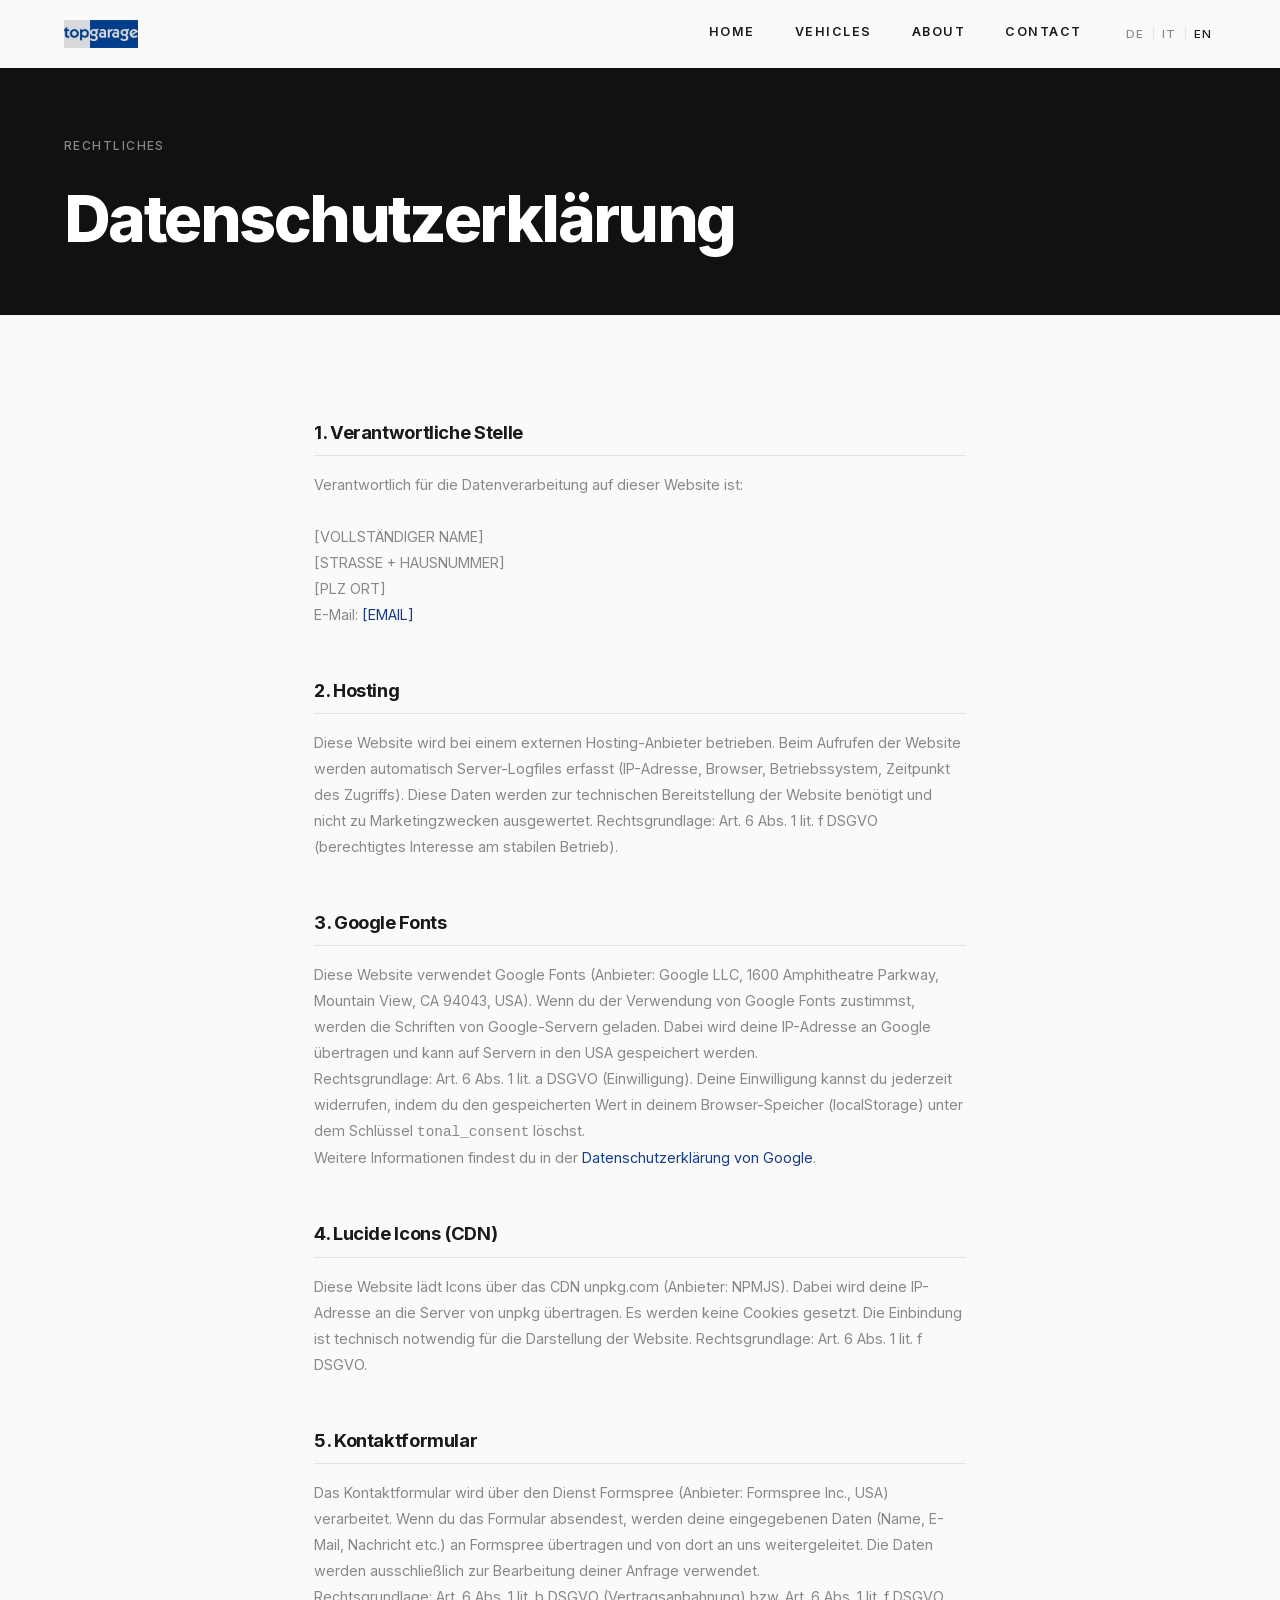
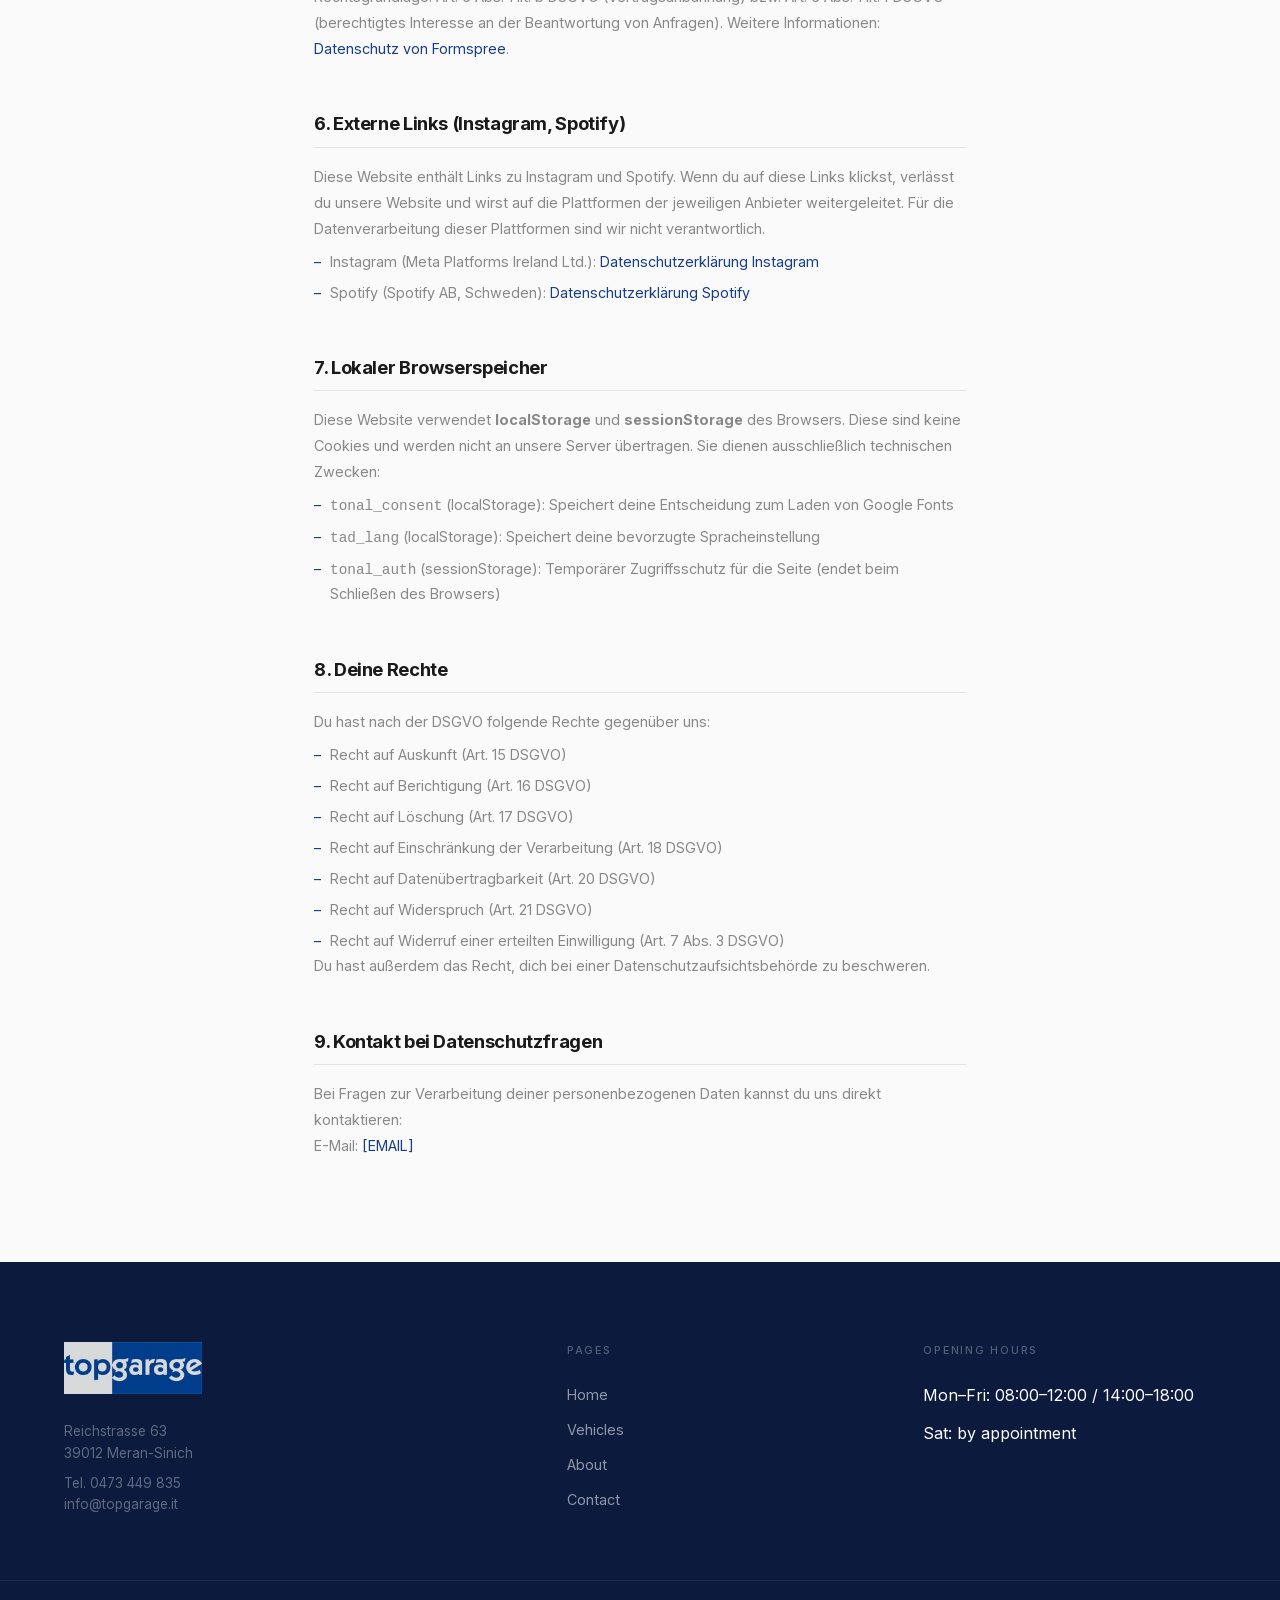
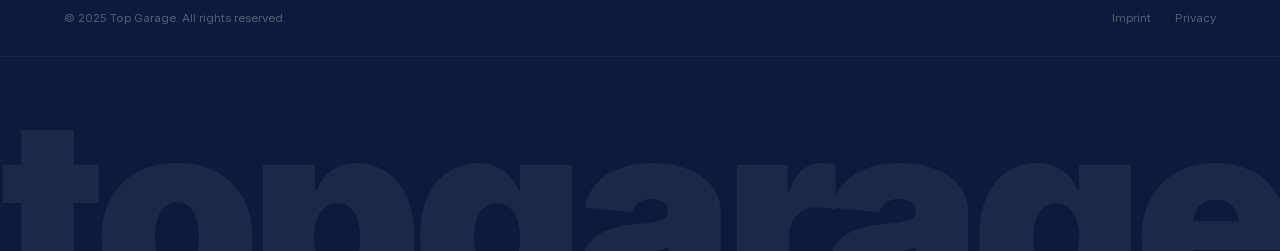
==== datenschutz.html @ 53703fd6 "Initial commit — Top Garage Meran website Static website for Top Garage, authorised Ford workshop in" ====
<!DOCTYPE html>
<html lang="de">
<head>
  <meta charset="UTF-8">
  <meta name="viewport" content="width=device-width, initial-scale=1.0">
  <meta name="description" content="Top Garage Meran – Datenschutzerklärung.">
  <link rel="icon" href="images/favicon.png" type="image/png">
  <link rel="apple-touch-icon" href="images/favicon.png">
  <title>Datenschutz – Top Garage Meran</title>

  <link rel="stylesheet" href="css/fonts.css">
  <link rel="stylesheet" href="css/common.css?v=1">
</head>
<body>

  <div id="navbar-placeholder"></div>

  <main>

    <!-- ─── PAGE HERO ─── -->
    <section class="page-hero page-hero--short">
      <div class="page-hero-overlay"></div>
      <div class="page-hero-content">
        <span class="section-label">Rechtliches</span>
        <h1 class="page-hero-title">Datenschutz&shy;erklärung</h1>
      </div>
    </section>

    <!-- ─── CONTENT ─── -->
    <section id="legal-content">
      <div class="legal-inner">

        <div class="legal-section">
          <h2>1. Verantwortliche Stelle</h2>
          <p>
            Verantwortlich für die Datenverarbeitung auf dieser Website ist:<br><br>
            [VOLLSTÄNDIGER NAME]<br>
            [STRASSE + HAUSNUMMER]<br>
            [PLZ ORT]<br>
            E-Mail: <a href="mailto:[EMAIL]">[EMAIL]</a>
          </p>
        </div>

        <div class="legal-section">
          <h2>2. Hosting</h2>
          <p>
            Diese Website wird bei einem externen Hosting-Anbieter betrieben. Beim Aufrufen der Website werden automatisch
            Server-Logfiles erfasst (IP-Adresse, Browser, Betriebssystem, Zeitpunkt des Zugriffs). Diese Daten werden zur
            technischen Bereitstellung der Website benötigt und nicht zu Marketingzwecken ausgewertet.
            Rechtsgrundlage: Art. 6 Abs. 1 lit. f DSGVO (berechtigtes Interesse am stabilen Betrieb).
          </p>
        </div>

        <div class="legal-section">
          <h2>3. Google Fonts</h2>
          <p>
            Diese Website verwendet Google Fonts (Anbieter: Google LLC, 1600 Amphitheatre Parkway, Mountain View, CA 94043, USA).
            Wenn du der Verwendung von Google Fonts zustimmst, werden die Schriften von Google-Servern geladen.
            Dabei wird deine IP-Adresse an Google übertragen und kann auf Servern in den USA gespeichert werden.
          </p>
          <p>
            Rechtsgrundlage: Art. 6 Abs. 1 lit. a DSGVO (Einwilligung). Deine Einwilligung kannst du jederzeit
            widerrufen, indem du den gespeicherten Wert in deinem Browser-Speicher (localStorage) unter dem
            Schlüssel <code>tonal_consent</code> löschst.
          </p>
          <p>
            Weitere Informationen findest du in der
            <a href="https://policies.google.com/privacy" target="_blank" rel="noopener">Datenschutzerklärung von Google</a>.
          </p>
        </div>

        <div class="legal-section">
          <h2>4. Lucide Icons (CDN)</h2>
          <p>
            Diese Website lädt Icons über das CDN unpkg.com (Anbieter: NPMJS). Dabei wird deine IP-Adresse
            an die Server von unpkg übertragen. Es werden keine Cookies gesetzt. Die Einbindung ist technisch
            notwendig für die Darstellung der Website. Rechtsgrundlage: Art. 6 Abs. 1 lit. f DSGVO.
          </p>
        </div>

        <div class="legal-section">
          <h2>5. Kontaktformular</h2>
          <p>
            Das Kontaktformular wird über den Dienst Formspree (Anbieter: Formspree Inc., USA) verarbeitet.
            Wenn du das Formular absendest, werden deine eingegebenen Daten (Name, E-Mail, Nachricht etc.)
            an Formspree übertragen und von dort an uns weitergeleitet. Die Daten werden ausschließlich
            zur Bearbeitung deiner Anfrage verwendet.
          </p>
          <p>
            Rechtsgrundlage: Art. 6 Abs. 1 lit. b DSGVO (Vertragsanbahnung) bzw. Art. 6 Abs. 1 lit. f DSGVO
            (berechtigtes Interesse an der Beantwortung von Anfragen). Weitere Informationen:
            <a href="https://formspree.io/legal/privacy-policy" target="_blank" rel="noopener">Datenschutz von Formspree</a>.
          </p>
        </div>

        <div class="legal-section">
          <h2>6. Externe Links (Instagram, Spotify)</h2>
          <p>
            Diese Website enthält Links zu Instagram und Spotify. Wenn du auf diese Links klickst, verlässt du
            unsere Website und wirst auf die Plattformen der jeweiligen Anbieter weitergeleitet. Für die
            Datenverarbeitung dieser Plattformen sind wir nicht verantwortlich.
          </p>
          <ul>
            <li>Instagram (Meta Platforms Ireland Ltd.): <a href="https://privacycenter.instagram.com/policy" target="_blank" rel="noopener">Datenschutzerklärung Instagram</a></li>
            <li>Spotify (Spotify AB, Schweden): <a href="https://www.spotify.com/de/legal/privacy-policy/" target="_blank" rel="noopener">Datenschutzerklärung Spotify</a></li>
          </ul>
        </div>

        <div class="legal-section">
          <h2>7. Lokaler Browserspeicher</h2>
          <p>
            Diese Website verwendet <strong>localStorage</strong> und <strong>sessionStorage</strong> des Browsers.
            Diese sind keine Cookies und werden nicht an unsere Server übertragen. Sie dienen ausschließlich
            technischen Zwecken:
          </p>
          <ul>
            <li><code>tonal_consent</code> (localStorage): Speichert deine Entscheidung zum Laden von Google Fonts</li>
            <li><code>tad_lang</code> (localStorage): Speichert deine bevorzugte Spracheinstellung</li>
            <li><code>tonal_auth</code> (sessionStorage): Temporärer Zugriffsschutz für die Seite (endet beim Schließen des Browsers)</li>
          </ul>
        </div>

        <div class="legal-section">
          <h2>8. Deine Rechte</h2>
          <p>Du hast nach der DSGVO folgende Rechte gegenüber uns:</p>
          <ul>
            <li>Recht auf Auskunft (Art. 15 DSGVO)</li>
            <li>Recht auf Berichtigung (Art. 16 DSGVO)</li>
            <li>Recht auf Löschung (Art. 17 DSGVO)</li>
            <li>Recht auf Einschränkung der Verarbeitung (Art. 18 DSGVO)</li>
            <li>Recht auf Datenübertragbarkeit (Art. 20 DSGVO)</li>
            <li>Recht auf Widerspruch (Art. 21 DSGVO)</li>
            <li>Recht auf Widerruf einer erteilten Einwilligung (Art. 7 Abs. 3 DSGVO)</li>
          </ul>
          <p>
            Du hast außerdem das Recht, dich bei einer Datenschutzaufsichtsbehörde zu beschweren.
          </p>
        </div>

        <div class="legal-section">
          <h2>9. Kontakt bei Datenschutzfragen</h2>
          <p>
            Bei Fragen zur Verarbeitung deiner personenbezogenen Daten kannst du uns direkt kontaktieren:<br>
            E-Mail: <a href="mailto:[EMAIL]">[EMAIL]</a>
          </p>
        </div>

      </div>
    </section>

  </main>

  <div id="footer-placeholder"></div>

  <script src="js/lenis.min.js"></script>
  <script src="js/utils.js"></script>
  <script src="js/translations.js"></script>
  <script src="js/main.js"></script>
  <script src="js/components.js"></script>
  <script src="js/effects.js"></script>
</body>
</html>
---- css/fonts.css ----
/* ─────────────────────────────────────────
   TONAL ACOUSTIC DUO — Self-hosted Fonts
   Inter + Cormorant Garamond (WOFF2)
   Latin-Ext + Latin subsets
   ───────────────────────────────────────── */

/* ── Cormorant Garamond – Italic ── */
@font-face {
  font-family: 'Cormorant Garamond';
  font-style: italic;
  font-weight: 300;
  font-display: swap;
  src: url('../fonts/cormorant_garamond-300-italic-latin-ext.woff2') format('woff2');
  unicode-range: U+0100-02BA, U+02BD-02C5, U+02C7-02CC, U+02CE-02D7, U+02DD-02FF, U+0304, U+0308, U+0329, U+1D00-1DBF, U+1E00-1E9F, U+1EF2-1EFF, U+2020, U+20A0-20AB, U+20AD-20C0, U+2113, U+2C60-2C7F, U+A720-A7FF;
}
@font-face {
  font-family: 'Cormorant Garamond';
  font-style: italic;
  font-weight: 300;
  font-display: swap;
  src: url('../fonts/cormorant_garamond-300-italic-latin.woff2') format('woff2');
  unicode-range: U+0000-00FF, U+0131, U+0152-0153, U+02BB-02BC, U+02C6, U+02DA, U+02DC, U+0304, U+0308, U+0329, U+2000-206F, U+20AC, U+2122, U+2191, U+2193, U+2212, U+2215, U+FEFF, U+FFFD;
}
@font-face {
  font-family: 'Cormorant Garamond';
  font-style: italic;
  font-weight: 400;
  font-display: swap;
  src: url('../fonts/cormorant_garamond-400-italic-latin-ext.woff2') format('woff2');
  unicode-range: U+0100-02BA, U+02BD-02C5, U+02C7-02CC, U+02CE-02D7, U+02DD-02FF, U+0304, U+0308, U+0329, U+1D00-1DBF, U+1E00-1E9F, U+1EF2-1EFF, U+2020, U+20A0-20AB, U+20AD-20C0, U+2113, U+2C60-2C7F, U+A720-A7FF;
}
@font-face {
  font-family: 'Cormorant Garamond';
  font-style: italic;
  font-weight: 400;
  font-display: swap;
  src: url('../fonts/cormorant_garamond-400-italic-latin.woff2') format('woff2');
  unicode-range: U+0000-00FF, U+0131, U+0152-0153, U+02BB-02BC, U+02C6, U+02DA, U+02DC, U+0304, U+0308, U+0329, U+2000-206F, U+20AC, U+2122, U+2191, U+2193, U+2212, U+2215, U+FEFF, U+FFFD;
}

/* ── Cormorant Garamond – Normal ── */
@font-face {
  font-family: 'Cormorant Garamond';
  font-style: normal;
  font-weight: 300;
  font-display: swap;
  src: url('../fonts/cormorant_garamond-300-normal-latin-ext.woff2') format('woff2');
  unicode-range: U+0100-02BA, U+02BD-02C5, U+02C7-02CC, U+02CE-02D7, U+02DD-02FF, U+0304, U+0308, U+0329, U+1D00-1DBF, U+1E00-1E9F, U+1EF2-1EFF, U+2020, U+20A0-20AB, U+20AD-20C0, U+2113, U+2C60-2C7F, U+A720-A7FF;
}
@font-face {
  font-family: 'Cormorant Garamond';
  font-style: normal;
  font-weight: 300;
  font-display: swap;
  src: url('../fonts/cormorant_garamond-300-normal-latin.woff2') format('woff2');
  unicode-range: U+0000-00FF, U+0131, U+0152-0153, U+02BB-02BC, U+02C6, U+02DA, U+02DC, U+0304, U+0308, U+0329, U+2000-206F, U+20AC, U+2122, U+2191, U+2193, U+2212, U+2215, U+FEFF, U+FFFD;
}
@font-face {
  font-family: 'Cormorant Garamond';
  font-style: normal;
  font-weight: 400;
  font-display: swap;
  src: url('../fonts/cormorant_garamond-400-normal-latin-ext.woff2') format('woff2');
  unicode-range: U+0100-02BA, U+02BD-02C5, U+02C7-02CC, U+02CE-02D7, U+02DD-02FF, U+0304, U+0308, U+0329, U+1D00-1DBF, U+1E00-1E9F, U+1EF2-1EFF, U+2020, U+20A0-20AB, U+20AD-20C0, U+2113, U+2C60-2C7F, U+A720-A7FF;
}
@font-face {
  font-family: 'Cormorant Garamond';
  font-style: normal;
  font-weight: 400;
  font-display: swap;
  src: url('../fonts/cormorant_garamond-400-normal-latin.woff2') format('woff2');
  unicode-range: U+0000-00FF, U+0131, U+0152-0153, U+02BB-02BC, U+02C6, U+02DA, U+02DC, U+0304, U+0308, U+0329, U+2000-206F, U+20AC, U+2122, U+2191, U+2193, U+2212, U+2215, U+FEFF, U+FFFD;
}

/* ── Inter – All weights ── */
@font-face {
  font-family: 'Inter';
  font-style: normal;
  font-weight: 300;
  font-display: swap;
  src: url('../fonts/inter-300-normal-latin-ext.woff2') format('woff2');
  unicode-range: U+0100-02BA, U+02BD-02C5, U+02C7-02CC, U+02CE-02D7, U+02DD-02FF, U+0304, U+0308, U+0329, U+1D00-1DBF, U+1E00-1E9F, U+1EF2-1EFF, U+2020, U+20A0-20AB, U+20AD-20C0, U+2113, U+2C60-2C7F, U+A720-A7FF;
}
@font-face {
  font-family: 'Inter';
  font-style: normal;
  font-weight: 300;
  font-display: swap;
  src: url('../fonts/inter-300-normal-latin.woff2') format('woff2');
  unicode-range: U+0000-00FF, U+0131, U+0152-0153, U+02BB-02BC, U+02C6, U+02DA, U+02DC, U+0304, U+0308, U+0329, U+2000-206F, U+20AC, U+2122, U+2191, U+2193, U+2212, U+2215, U+FEFF, U+FFFD;
}
@font-face {
  font-family: 'Inter';
  font-style: normal;
  font-weight: 400;
  font-display: swap;
  src: url('../fonts/inter-400-normal-latin-ext.woff2') format('woff2');
  unicode-range: U+0100-02BA, U+02BD-02C5, U+02C7-02CC, U+02CE-02D7, U+02DD-02FF, U+0304, U+0308, U+0329, U+1D00-1DBF, U+1E00-1E9F, U+1EF2-1EFF, U+2020, U+20A0-20AB, U+20AD-20C0, U+2113, U+2C60-2C7F, U+A720-A7FF;
}
@font-face {
  font-family: 'Inter';
  font-style: normal;
  font-weight: 400;
  font-display: swap;
  src: url('../fonts/inter-400-normal-latin.woff2') format('woff2');
  unicode-range: U+0000-00FF, U+0131, U+0152-0153, U+02BB-02BC, U+02C6, U+02DA, U+02DC, U+0304, U+0308, U+0329, U+2000-206F, U+20AC, U+2122, U+2191, U+2193, U+2212, U+2215, U+FEFF, U+FFFD;
}
@font-face {
  font-family: 'Inter';
  font-style: normal;
  font-weight: 500;
  font-display: swap;
  src: url('../fonts/inter-500-normal-latin-ext.woff2') format('woff2');
  unicode-range: U+0100-02BA, U+02BD-02C5, U+02C7-02CC, U+02CE-02D7, U+02DD-02FF, U+0304, U+0308, U+0329, U+1D00-1DBF, U+1E00-1E9F, U+1EF2-1EFF, U+2020, U+20A0-20AB, U+20AD-20C0, U+2113, U+2C60-2C7F, U+A720-A7FF;
}
@font-face {
  font-family: 'Inter';
  font-style: normal;
  font-weight: 500;
  font-display: swap;
  src: url('../fonts/inter-500-normal-latin.woff2') format('woff2');
  unicode-range: U+0000-00FF, U+0131, U+0152-0153, U+02BB-02BC, U+02C6, U+02DA, U+02DC, U+0304, U+0308, U+0329, U+2000-206F, U+20AC, U+2122, U+2191, U+2193, U+2212, U+2215, U+FEFF, U+FFFD;
}
@font-face {
  font-family: 'Inter';
  font-style: normal;
  font-weight: 600;
  font-display: swap;
  src: url('../fonts/inter-600-normal-latin-ext.woff2') format('woff2');
  unicode-range: U+0100-02BA, U+02BD-02C5, U+02C7-02CC, U+02CE-02D7, U+02DD-02FF, U+0304, U+0308, U+0329, U+1D00-1DBF, U+1E00-1E9F, U+1EF2-1EFF, U+2020, U+20A0-20AB, U+20AD-20C0, U+2113, U+2C60-2C7F, U+A720-A7FF;
}
@font-face {
  font-family: 'Inter';
  font-style: normal;
  font-weight: 600;
  font-display: swap;
  src: url('../fonts/inter-600-normal-latin.woff2') format('woff2');
  unicode-range: U+0000-00FF, U+0131, U+0152-0153, U+02BB-02BC, U+02C6, U+02DA, U+02DC, U+0304, U+0308, U+0329, U+2000-206F, U+20AC, U+2122, U+2191, U+2193, U+2212, U+2215, U+FEFF, U+FFFD;
}
@font-face {
  font-family: 'Inter';
  font-style: normal;
  font-weight: 700;
  font-display: swap;
  src: url('../fonts/inter-700-normal-latin-ext.woff2') format('woff2');
  unicode-range: U+0100-02BA, U+02BD-02C5, U+02C7-02CC, U+02CE-02D7, U+02DD-02FF, U+0304, U+0308, U+0329, U+1D00-1DBF, U+1E00-1E9F, U+1EF2-1EFF, U+2020, U+20A0-20AB, U+20AD-20C0, U+2113, U+2C60-2C7F, U+A720-A7FF;
}
@font-face {
  font-family: 'Inter';
  font-style: normal;
  font-weight: 700;
  font-display: swap;
  src: url('../fonts/inter-700-normal-latin.woff2') format('woff2');
  unicode-range: U+0000-00FF, U+0131, U+0152-0153, U+02BB-02BC, U+02C6, U+02DA, U+02DC, U+0304, U+0308, U+0329, U+2000-206F, U+20AC, U+2122, U+2191, U+2193, U+2212, U+2215, U+FEFF, U+FFFD;
}
@font-face {
  font-family: 'Inter';
  font-style: normal;
  font-weight: 800;
  font-display: swap;
  src: url('../fonts/inter-800-normal-latin-ext.woff2') format('woff2');
  unicode-range: U+0100-02BA, U+02BD-02C5, U+02C7-02CC, U+02CE-02D7, U+02DD-02FF, U+0304, U+0308, U+0329, U+1D00-1DBF, U+1E00-1E9F, U+1EF2-1EFF, U+2020, U+20A0-20AB, U+20AD-20C0, U+2113, U+2C60-2C7F, U+A720-A7FF;
}
@font-face {
  font-family: 'Inter';
  font-style: normal;
  font-weight: 800;
  font-display: swap;
  src: url('../fonts/inter-800-normal-latin.woff2') format('woff2');
  unicode-range: U+0000-00FF, U+0131, U+0152-0153, U+02BB-02BC, U+02C6, U+02DA, U+02DC, U+0304, U+0308, U+0329, U+2000-206F, U+20AC, U+2122, U+2191, U+2193, U+2212, U+2215, U+FEFF, U+FFFD;
}
@font-face {
  font-family: 'Inter';
  font-style: normal;
  font-weight: 900;
  font-display: swap;
  src: url('../fonts/inter-900-normal-latin-ext.woff2') format('woff2');
  unicode-range: U+0100-02BA, U+02BD-02C5, U+02C7-02CC, U+02CE-02D7, U+02DD-02FF, U+0304, U+0308, U+0329, U+1D00-1DBF, U+1E00-1E9F, U+1EF2-1EFF, U+2020, U+20A0-20AB, U+20AD-20C0, U+2113, U+2C60-2C7F, U+A720-A7FF;
}
@font-face {
  font-family: 'Inter';
  font-style: normal;
  font-weight: 900;
  font-display: swap;
  src: url('../fonts/inter-900-normal-latin.woff2') format('woff2');
  unicode-range: U+0000-00FF, U+0131, U+0152-0153, U+02BB-02BC, U+02C6, U+02DA, U+02DC, U+0304, U+0308, U+0329, U+2000-206F, U+20AC, U+2122, U+2191, U+2193, U+2212, U+2215, U+FEFF, U+FFFD;
}
---- css/common.css ----
﻿*,*::before,*::after{box-sizing:border-box;margin:0;padding:0}html{font-size:16px;background:#111}body{font-family:"Inter",system-ui,sans-serif;font-weight:400;color:#1a1a1a;background:#fafafa;line-height:1.6;-webkit-font-smoothing:antialiased;-moz-osx-font-smoothing:grayscale;overflow-x:hidden;overscroll-behavior:none}body.no-scroll{overflow:hidden}main{overflow-x:clip}img,video{max-width:100%;display:block}a{color:inherit;text-decoration:none}ul{list-style:none}button{cursor:pointer;background:none;border:none;font-family:inherit;color:inherit}input,textarea,select{font-family:inherit}.section-label{display:inline-block;font-family:"Inter",system-ui,sans-serif;font-size:.75rem;font-weight:500;letter-spacing:.12em;text-transform:uppercase;color:#888;margin-bottom:1rem}.section-title{font-family:"Inter",system-ui,sans-serif;font-weight:700;font-size:clamp(1.8rem,4vw,3.5rem);line-height:1.05;letter-spacing:-0.03em;color:#1a1a1a}.section-title--display{font-family:"Inter",system-ui,sans-serif;font-weight:600;font-style:normal;font-size:clamp(2rem,3.5vw,3rem);letter-spacing:-0.01em;line-height:1.15}.hero-title{font-family:"Inter",system-ui,sans-serif;font-weight:800;font-size:clamp(2.5rem,8vw,7rem);line-height:1.05;letter-spacing:-0.04em;color:#fff}.body-text{font-size:1rem;color:#888;line-height:1.8}.body-text--sm{font-size:.875rem;color:#888;line-height:1.75}.step-number{display:block;font-family:"Inter",system-ui,sans-serif;font-weight:500;font-size:.72rem;letter-spacing:.1em;text-transform:uppercase;color:#888;margin-bottom:.75rem;user-select:none}.btn-primary,.btn-outline--ghost,.btn-outline{display:inline-block;font-family:"Inter",system-ui,sans-serif;font-size:.78rem;font-weight:600;letter-spacing:.12em;text-transform:uppercase;text-decoration:none;cursor:pointer;background-color:rgba(0,0,0,0);border:none;white-space:nowrap;padding-bottom:0;align-self:flex-start;background-repeat:no-repeat,no-repeat;background-position:left bottom,left bottom;background-size:0% 6px,100% 6px;transition:background-size .4s cubic-bezier(0.4, 0, 0.2, 1)}.btn-primary:hover,.btn-outline--ghost:hover,.btn-outline:hover{background-size:100% 6px,100% 6px}.btn-outline{color:#1a1a1a;background-image:linear-gradient(rgba(23, 61, 134, 0.25), rgba(23, 61, 134, 0.25)),linear-gradient(rgba(23, 61, 134, 0.1), rgba(23, 61, 134, 0.1))}.btn-outline--ghost{color:#fff;background-image:linear-gradient(rgba(255, 255, 255, 0.4), rgba(255, 255, 255, 0.4)),linear-gradient(rgba(255, 255, 255, 0.15), rgba(255, 255, 255, 0.15))}.btn-primary{color:#fff;background-image:linear-gradient(rgba(255, 255, 255, 0.4), rgba(255, 255, 255, 0.4)),linear-gradient(rgba(255, 255, 255, 0.15), rgba(255, 255, 255, 0.15))}.form-submit{display:inline-flex;align-items:center;justify-content:center;padding:14px 32px;border-radius:4px;background:#173d86;color:#fff;border:none;font-family:"Inter",system-ui,sans-serif;font-size:.78rem;font-weight:600;letter-spacing:.08em;text-transform:uppercase;cursor:pointer;transition:opacity 200ms ease}.form-submit:hover{opacity:.85}.navbar{position:fixed;top:0;left:0;width:100%;z-index:1000;background:#fafafa;box-shadow:0 1px 0 rgba(0,0,0,.08);transition:transform .4s cubic-bezier(0.25, 1, 0.5, 1),opacity .3s ease}.navbar.is-hidden{transform:translateY(-100%);opacity:0;transition:transform 200ms ease-in,opacity 150ms ease}@media(max-width: 1023px){.navbar__inner{display:flex;align-items:center;justify-content:space-between;padding:0 1.5rem;height:60px}.navbar__logo{display:flex;align-items:center}.navbar__logo img{height:24px;width:auto;display:block}.navbar__burger{display:flex;flex-direction:column;justify-content:center;gap:5px;width:36px;height:36px;padding:4px;cursor:pointer}.navbar__burger span{display:block;width:22px;height:1.5px;background:#1a1a1a;border-radius:2px;transition:transform 350ms ease,opacity 350ms ease;transform-origin:center}.navbar.is-open .navbar__burger span:nth-child(1){transform:translateY(6.5px) rotate(45deg)}.navbar.is-open .navbar__burger span:nth-child(2){opacity:0;transform:scaleX(0)}.navbar.is-open .navbar__burger span:nth-child(3){transform:translateY(-6.5px) rotate(-45deg)}.navbar__desktop-links{display:none}.navbar__menu{display:flex;flex-direction:column;align-items:center;gap:0;max-height:0;overflow:hidden;background:#fafafa;border-top:1px solid rgba(0,0,0,0);transition:max-height 350ms ease,border-color 350ms ease}.navbar.is-open .navbar__menu{max-height:420px;border-top-color:rgba(0,0,0,.09)}.navbar__menu a{display:block;font-family:"Inter",system-ui,sans-serif;font-size:22px;font-weight:600;text-transform:uppercase;letter-spacing:.05em;color:#1a1a1a;text-decoration:none;padding:12px 0;opacity:0;transform:translateY(8px);transition:opacity 350ms ease,transform 350ms ease,color 200ms ease}.navbar__menu a:hover{color:#173d86}.navbar__menu a.active{color:#173d86;border-bottom:2px solid #173d86}.navbar.is-open .navbar__menu a{opacity:1;transform:translateY(0)}.navbar.is-open .navbar__menu a:nth-child(1){transition-delay:0ms}.navbar.is-open .navbar__menu a:nth-child(2){transition-delay:60ms}.navbar.is-open .navbar__menu a:nth-child(3){transition-delay:120ms}.navbar.is-open .navbar__menu a:nth-child(4){transition-delay:180ms}.navbar__lang-mobile{display:flex;align-items:center;gap:.3rem;margin-top:12px;padding-bottom:16px;opacity:0;transform:translateY(8px);transition:opacity 350ms ease 240ms,transform 350ms ease 240ms}.navbar.is-open .navbar__lang-mobile{opacity:1;transform:translateY(0)}.navbar__lang-mobile .lang-btn{font-size:13px;font-weight:500;letter-spacing:.08em;color:#888;padding:4px 6px;transition:color 200ms ease}.navbar__lang-mobile .lang-btn:hover,.navbar__lang-mobile .lang-btn.active{color:#1a1a1a}.navbar__lang-mobile .lang-divider{color:rgba(0,0,0,.09);font-size:.7rem;user-select:none}}@media(min-width: 1024px){.navbar{display:flex;align-items:center;justify-content:space-between;padding:0 4rem;height:68px}.navbar__inner{display:contents}.navbar__logo{display:flex;align-items:center}.navbar__logo img{height:28px;width:auto;display:block}.navbar__burger{display:none}.navbar__menu{display:none}.navbar__desktop-links{display:flex;align-items:center;gap:2.5rem}.navbar__desktop-links a{font-size:.78rem;font-weight:600;text-transform:uppercase;letter-spacing:.12em;color:#1a1a1a;text-decoration:none;padding-bottom:4px;background-image:linear-gradient(#173D86, #173D86);background-repeat:no-repeat;background-position:left bottom;background-size:0% 2px;transition:color 200ms ease,background-size 200ms ease}.navbar__desktop-links a:hover{color:#173d86;background-size:100% 2px}.navbar__desktop-links a.active{color:#173d86;background-size:100% 2px}.navbar__separator{display:none}.lang-switcher{display:flex;align-items:center;gap:.2rem}.lang-btn{font-size:.72rem;font-weight:500;letter-spacing:.08em;color:#888;padding:2px 4px;transition:color 200ms ease}.lang-btn:hover,.lang-btn.active{color:#1a1a1a}.lang-divider{color:rgba(0,0,0,.09);font-size:.75rem;user-select:none}}#footer{background:#0b1a3d;color:#fff;padding-top:5rem;overflow:hidden}.footer-inner{max-width:1300px;margin:0 auto;padding:0 4rem}@media(max-width: 768px){.footer-inner{padding:0 1.5rem}}.footer-inner{display:grid;grid-template-columns:1.5fr 1fr 1fr;gap:4rem;padding-bottom:4rem;border-bottom:1px solid hsla(0,0%,100%,.08)}@media(max-width: 768px){.footer-inner{grid-template-columns:1fr 1fr;gap:2.5rem}}@media(max-width: 480px){.footer-inner{grid-template-columns:1fr;gap:2rem}}.footer-logo{display:inline-block;margin-bottom:.5rem}.footer-logo img{height:52px;width:auto;display:block}.footer-tagline{font-size:.85rem;color:hsla(0,0%,100%,.35);margin-top:.75rem;line-height:1.6;max-width:24ch}.footer-col-label{font-size:.68rem;font-weight:500;letter-spacing:.16em;text-transform:uppercase;color:hsla(0,0%,100%,.3);margin-bottom:1.5rem}.footer-links{display:flex;flex-direction:column;gap:.75rem}.footer-links a{font-size:.9rem;font-weight:400;color:hsla(0,0%,100%,.55);transition:color .2s ease;text-decoration:none}.footer-links a:hover{color:#fff}.footer-social{display:flex;flex-direction:column;gap:.75rem}.footer-social a{display:flex;align-items:center;gap:.5rem;font-size:.9rem;color:hsla(0,0%,100%,.55);transition:color .2s ease;text-decoration:none}.footer-social a svg{width:15px;height:15px;flex-shrink:0}.footer-social a span{font-size:.9rem}.footer-social a:hover{color:#fff}.footer-bottom{max-width:1300px;margin:0 auto;padding:0 4rem}@media(max-width: 768px){.footer-bottom{padding:0 1.5rem}}.footer-bottom{display:flex;justify-content:space-between;align-items:center;padding-top:1.75rem;padding-bottom:1.75rem}@media(max-width: 768px){.footer-bottom{flex-direction:column;gap:.75rem;text-align:center}}.footer-copy{font-size:.72rem;color:hsla(0,0%,100%,.3)}.footer-legal{display:flex;gap:1.5rem}.footer-legal a{font-size:.72rem;color:hsla(0,0%,100%,.3);text-decoration:none;transition:color .2s ease}.footer-legal a:hover{color:hsla(0,0%,100%,.65)}.footer-brand{width:100%;overflow:hidden;border-top:1px solid hsla(0,0%,100%,.05);padding:1.5rem 0 0;line-height:1}.footer-brand span{display:block;font-family:"Inter",system-ui,sans-serif;font-weight:900;color:#fff;white-space:nowrap;opacity:.06;letter-spacing:-0.04em;user-select:none;line-height:1}body.no-scroll{overflow:hidden}.reveal{opacity:0;transform:translateY(30px);transition:opacity 700ms cubic-bezier(0.25, 0, 0.25, 1),transform 700ms cubic-bezier(0.25, 0, 0.25, 1)}.reveal.visible{opacity:1;transform:translateY(0)}.reveal-up{opacity:0;transform:translateY(20px);transition:opacity 550ms cubic-bezier(0.25, 0, 0.25, 1),transform 550ms cubic-bezier(0.25, 0, 0.25, 1)}.reveal-up.visible{opacity:1;transform:translateY(0)}.reveal-scale{opacity:0;transform:scale(0.97);transition:opacity 550ms cubic-bezier(0.25, 0, 0.25, 1),transform 550ms cubic-bezier(0.25, 0, 0.25, 1)}.reveal-scale.visible{opacity:1;transform:scale(1)}.reveal-group>*{opacity:0;transform:translateY(24px);transition:opacity 550ms cubic-bezier(0.25, 0, 0.25, 1),transform 550ms cubic-bezier(0.25, 0, 0.25, 1)}.reveal-group.visible>*:nth-child(1){opacity:1;transform:translateY(0);transition-delay:0ms}.reveal-group.visible>*:nth-child(2){opacity:1;transform:translateY(0);transition-delay:80ms}.reveal-group.visible>*:nth-child(3){opacity:1;transform:translateY(0);transition-delay:160ms}.reveal-group.visible>*:nth-child(4){opacity:1;transform:translateY(0);transition-delay:240ms}.reveal-group.visible>*:nth-child(5){opacity:1;transform:translateY(0);transition-delay:320ms}.reveal-group.visible>*:nth-child(6){opacity:1;transform:translateY(0);transition-delay:400ms}.reveal-group.visible>*:nth-child(7){opacity:1;transform:translateY(0);transition-delay:480ms}.reveal-group.visible>*:nth-child(8){opacity:1;transform:translateY(0);transition-delay:560ms}@keyframes fadeFloat{0%,100%{opacity:.3;transform:translateY(0)}50%{opacity:.6;transform:translateY(8px)}}@keyframes marqueeLtr{from{transform:translateX(0)}to{transform:translateX(-50%)}}.page-hero{position:relative;min-height:45vh;display:flex;align-items:center;background:#173d86;overflow:hidden;padding-top:68px}.page-hero-content{position:relative;z-index:1;max-width:1300px;margin:0 auto;padding:0 4rem}@media(max-width: 768px){.page-hero-content{padding:0 1.5rem}}.page-hero-content{padding-bottom:clamp(3rem,5vw,5rem);padding-top:clamp(3rem,5vw,5rem);width:100%}.page-hero-title{font-family:"Inter",system-ui,sans-serif;font-weight:800;font-size:clamp(2.5rem,7vw,6rem);letter-spacing:-0.04em;line-height:1;color:#fff;margin-top:1rem}.process-steps{display:grid;grid-template-columns:repeat(4, 1fr);gap:0}@media(max-width: 1200px){.process-steps{grid-template-columns:repeat(2, 1fr)}}@media(max-width: 768px){.process-steps{grid-template-columns:1fr}}.process-step{padding:2rem 2rem 2rem 0;border-top:1px solid rgba(0,0,0,.1)}@media(max-width: 1200px){.process-step{padding:2rem;border-left:1px solid rgba(0,0,0,.06)}.process-step:nth-child(odd){border-left:none;padding-left:0}}@media(max-width: 768px){.process-step{border-left:none;padding:2rem 0}}.process-step h3{font-family:"Inter",system-ui,sans-serif;font-weight:700;font-size:1.1rem;letter-spacing:-0.02em;color:#1a1a1a;margin-bottom:.75rem}.process-step p{font-size:.875rem;color:#888;line-height:1.75}.page-hero--short{min-height:28vh;background:#111}.page-hero--short .page-hero-title{font-size:clamp(2rem,6vw,4rem)}#legal-content{padding:clamp(3.5rem,8vw,9rem) 0;background:#fafafa}.legal-inner{max-width:1300px;margin:0 auto;padding:0 4rem}@media(max-width: 768px){.legal-inner{padding:0 1.5rem}}.legal-inner{max-width:780px;display:flex;flex-direction:column;gap:3rem}.legal-section h2{font-family:"Inter",system-ui,sans-serif;font-weight:700;font-size:1.15rem;letter-spacing:-0.02em;color:#1a1a1a;margin-bottom:1rem;padding-bottom:.5rem;border-bottom:1px solid rgba(0,0,0,.09)}.legal-section h3{font-family:"Inter",system-ui,sans-serif;font-weight:600;font-size:.9rem;color:#1a1a1a;margin-top:1.25rem;margin-bottom:.5rem}.legal-section p{font-size:.9rem;color:#888;line-height:1.8}.legal-section a{color:#173d86;text-decoration:none}.legal-section a:hover{text-decoration:underline}.legal-section ul{list-style:none;padding:0;margin:.5rem 0 0;display:flex;flex-direction:column;gap:.4rem}.legal-section ul li{font-size:.9rem;color:#888;line-height:1.7;padding-left:1rem;position:relative}.legal-section ul li::before{content:"–";position:absolute;left:0;color:#173d86}.vehicles-grid{display:grid;grid-template-columns:repeat(3, 1fr);gap:1.5rem}@media(max-width: 1200px){.vehicles-grid{grid-template-columns:repeat(2, 1fr)}}@media(max-width: 480px){.vehicles-grid{grid-template-columns:1fr}}.vehicle-card{background:#fff;border:1px solid rgba(0,0,0,.09);border-radius:8px;overflow:hidden;transition:box-shadow 350ms cubic-bezier(0.25, 0, 0.25, 1),transform 350ms cubic-bezier(0.25, 0, 0.25, 1);text-decoration:none;color:#1a1a1a;display:flex;flex-direction:column}.vehicle-card:hover{box-shadow:0 8px 32px rgba(0,0,0,.1);transform:translateY(-3px)}.vehicle-card__image{position:relative;aspect-ratio:16/10;overflow:hidden;background:#f0f0f0}.vehicle-card__image img{position:absolute;inset:0;width:100%;height:100%;object-fit:cover;transition:transform 350ms cubic-bezier(0.25, 0, 0.25, 1)}.vehicle-card:hover .vehicle-card__image img{transform:scale(1.04)}.vehicle-card__body{padding:1.25rem 1.25rem 1rem;display:flex;flex-direction:column;gap:.5rem;flex:1}.vehicle-card__brand{font-size:.7rem;font-weight:600;letter-spacing:.1em;text-transform:uppercase;color:#173d86}.vehicle-card__title{font-size:1.05rem;font-weight:700;line-height:1.3;color:#1a1a1a}.vehicle-card__meta{display:flex;gap:1rem;font-size:.78rem;color:#888;margin-top:.25rem}.vehicle-card__meta span{display:flex;align-items:center;gap:.3rem}.vehicle-card__footer{padding:1rem 1.25rem;border-top:1px solid rgba(0,0,0,.09);display:flex;align-items:center;justify-content:space-between}.vehicle-card__price{font-size:1.15rem;font-weight:800;color:#1a1a1a}.vehicle-card__link{font-size:.72rem;font-weight:600;letter-spacing:.08em;text-transform:uppercase;color:#173d86;display:flex;align-items:center;gap:.35rem}.vehicle-card__link::after{content:"↗";font-size:.9rem}.autoscout-container{width:100%;min-height:700px;border-radius:8px;overflow:hidden;border:1px solid rgba(0,0,0,.09);background:#f0f0f0}@media(max-width: 768px){.autoscout-container{min-height:500px}}.autoscout-container iframe{width:100%;height:100%;min-height:inherit;border:none;display:block}.autoscout-fallback{text-align:center;padding:3rem 2rem;background:#f0f0f0;border-radius:8px;border:1px solid rgba(0,0,0,.09)}.autoscout-fallback p{color:#888;margin-bottom:1.5rem;font-size:.95rem}
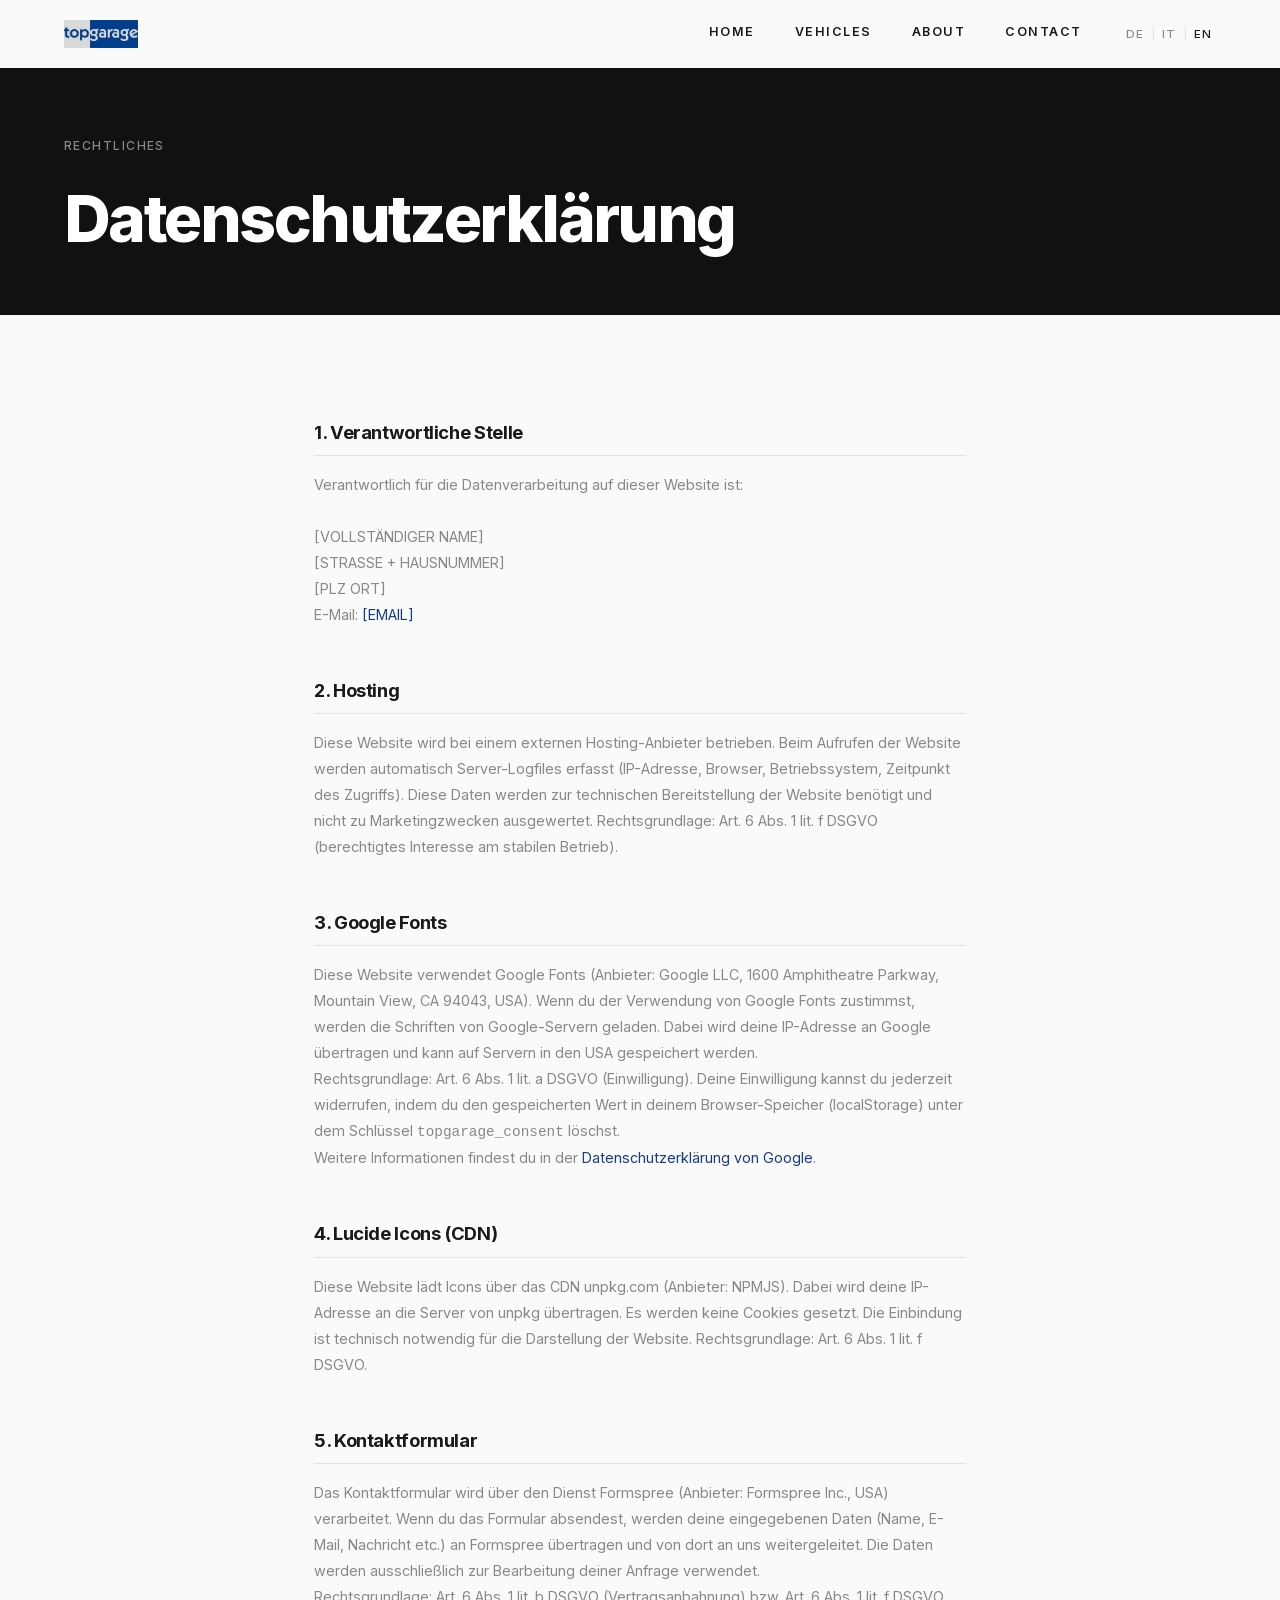
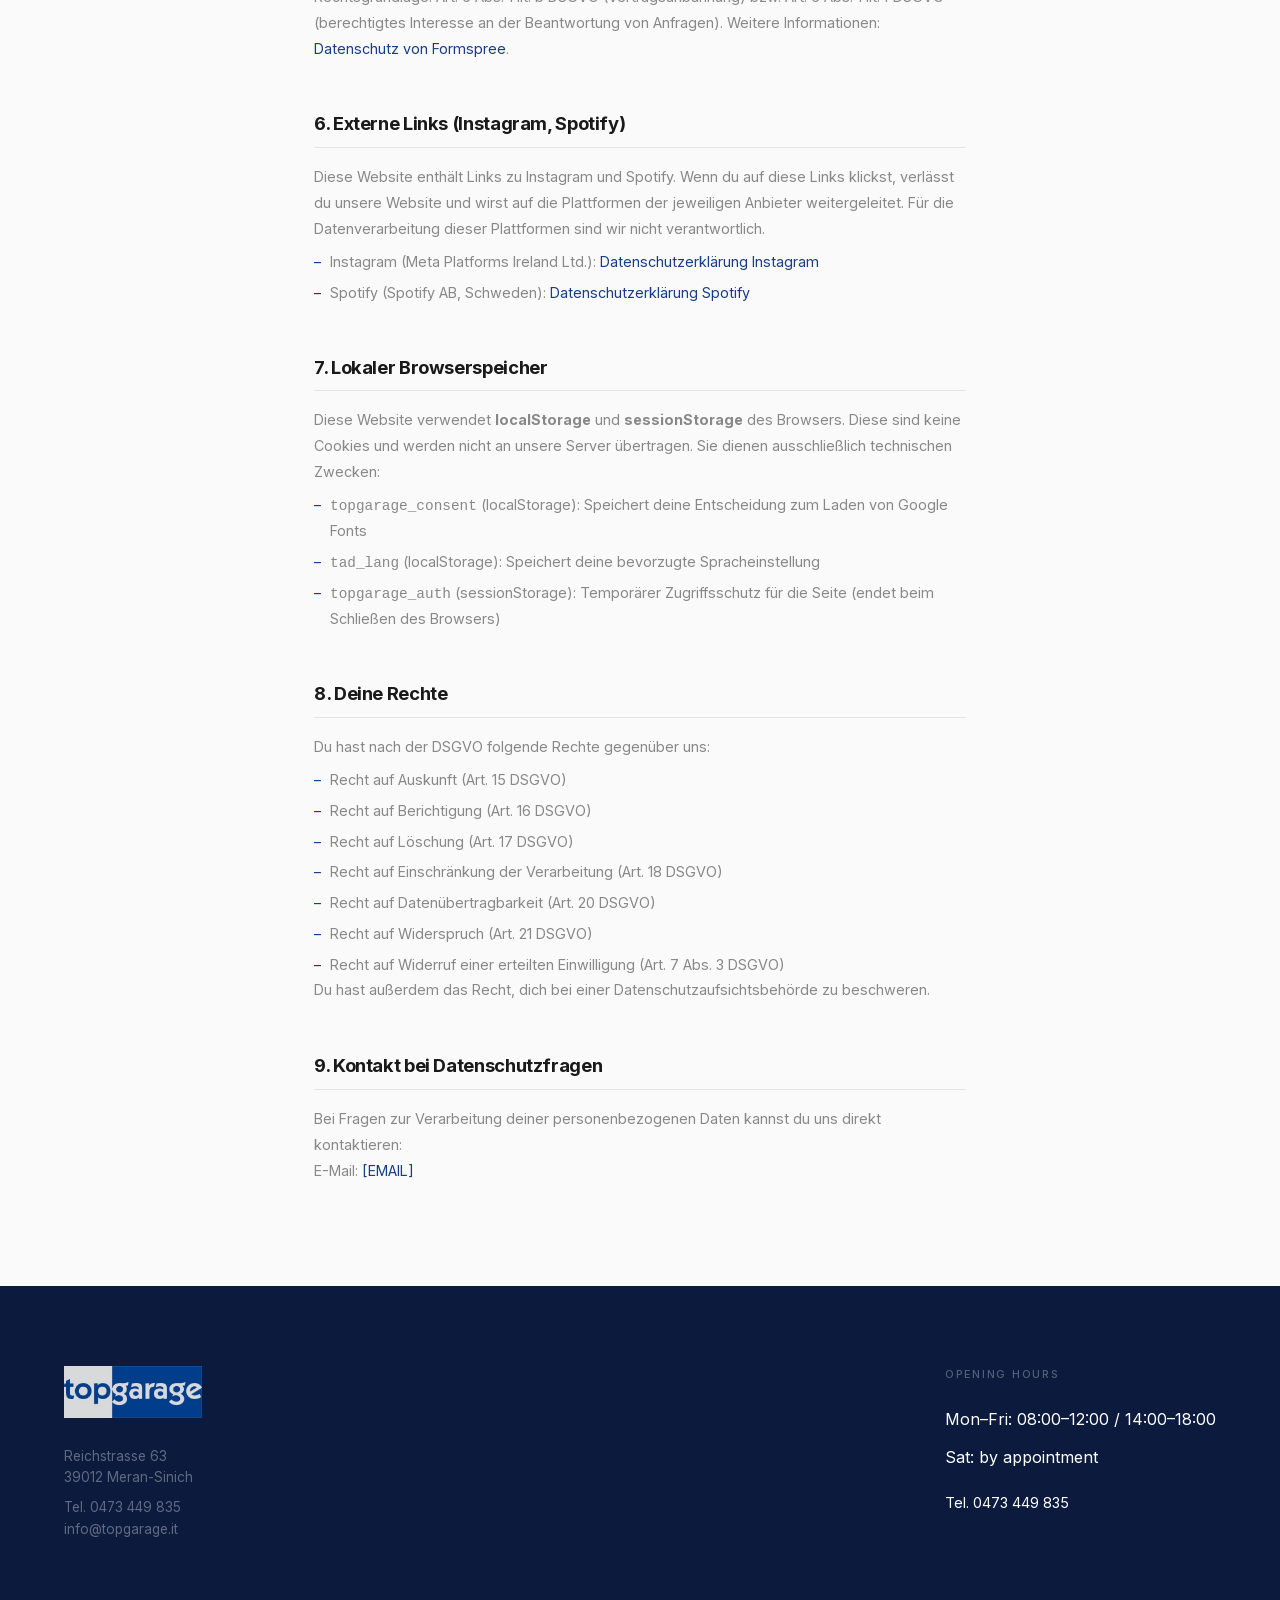
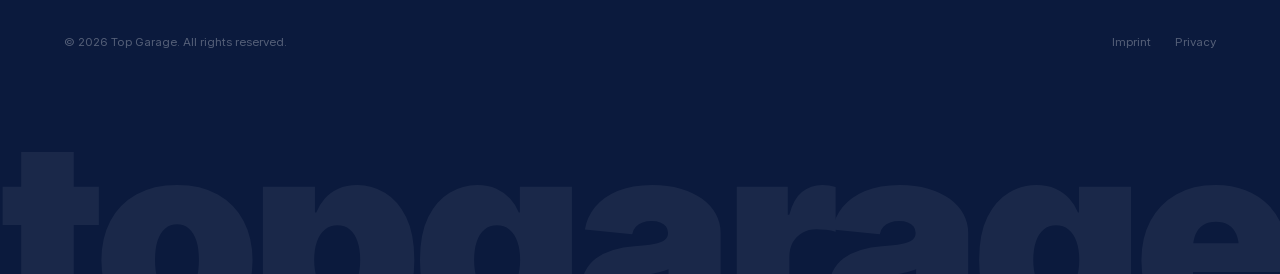
==== commit b825a2e4: "Consent: Storage-Keys von tonal_ auf topgarage_ umbenannt Co-Authored-By: Claude Sonnet 4.6 <noreply" ====
--- a/datenschutz.html
+++ b/datenschutz.html
@@ -61,7 +61,7 @@
           <p>
             Rechtsgrundlage: Art. 6 Abs. 1 lit. a DSGVO (Einwilligung). Deine Einwilligung kannst du jederzeit
             widerrufen, indem du den gespeicherten Wert in deinem Browser-Speicher (localStorage) unter dem
-            Schlüssel <code>tonal_consent</code> löschst.
+            Schlüssel <code>topgarage_consent</code> löschst.
           </p>
           <p>
             Weitere Informationen findest du in der
@@ -114,9 +114,9 @@
             technischen Zwecken:
           </p>
           <ul>
-            <li><code>tonal_consent</code> (localStorage): Speichert deine Entscheidung zum Laden von Google Fonts</li>
+            <li><code>topgarage_consent</code> (localStorage): Speichert deine Entscheidung zum Laden von Google Fonts</li>
             <li><code>tad_lang</code> (localStorage): Speichert deine bevorzugte Spracheinstellung</li>
-            <li><code>tonal_auth</code> (sessionStorage): Temporärer Zugriffsschutz für die Seite (endet beim Schließen des Browsers)</li>
+            <li><code>topgarage_auth</code> (sessionStorage): Temporärer Zugriffsschutz für die Seite (endet beim Schließen des Browsers)</li>
           </ul>
         </div>
 
--- a/css/fonts.css
+++ b/css/fonts.css
@@ -1,5 +1,5 @@
 /* ─────────────────────────────────────────
-   TONAL ACOUSTIC DUO — Self-hosted Fonts
+   TOP GARAGE — Self-hosted Fonts
    Inter + Cormorant Garamond (WOFF2)
    Latin-Ext + Latin subsets
    ───────────────────────────────────────── */
--- a/css/common.css
+++ b/css/common.css
@@ -1 +1 @@
-﻿*,*::before,*::after{box-sizing:border-box;margin:0;padding:0}html{font-size:16px;background:#111}body{font-family:"Inter",system-ui,sans-serif;font-weight:400;color:#1a1a1a;background:#fafafa;line-height:1.6;-webkit-font-smoothing:antialiased;-moz-osx-font-smoothing:grayscale;overflow-x:hidden;overscroll-behavior:none}body.no-scroll{overflow:hidden}main{overflow-x:clip}img,video{max-width:100%;display:block}a{color:inherit;text-decoration:none}ul{list-style:none}button{cursor:pointer;background:none;border:none;font-family:inherit;color:inherit}input,textarea,select{font-family:inherit}.section-label{display:inline-block;font-family:"Inter",system-ui,sans-serif;font-size:.75rem;font-weight:500;letter-spacing:.12em;text-transform:uppercase;color:#888;margin-bottom:1rem}.section-title{font-family:"Inter",system-ui,sans-serif;font-weight:700;font-size:clamp(1.8rem,4vw,3.5rem);line-height:1.05;letter-spacing:-0.03em;color:#1a1a1a}.section-title--display{font-family:"Inter",system-ui,sans-serif;font-weight:600;font-style:normal;font-size:clamp(2rem,3.5vw,3rem);letter-spacing:-0.01em;line-height:1.15}.hero-title{font-family:"Inter",system-ui,sans-serif;font-weight:800;font-size:clamp(2.5rem,8vw,7rem);line-height:1.05;letter-spacing:-0.04em;color:#fff}.body-text{font-size:1rem;color:#888;line-height:1.8}.body-text--sm{font-size:.875rem;color:#888;line-height:1.75}.step-number{display:block;font-family:"Inter",system-ui,sans-serif;font-weight:500;font-size:.72rem;letter-spacing:.1em;text-transform:uppercase;color:#888;margin-bottom:.75rem;user-select:none}.btn-primary,.btn-outline--ghost,.btn-outline{display:inline-block;font-family:"Inter",system-ui,sans-serif;font-size:.78rem;font-weight:600;letter-spacing:.12em;text-transform:uppercase;text-decoration:none;cursor:pointer;background-color:rgba(0,0,0,0);border:none;white-space:nowrap;padding-bottom:0;align-self:flex-start;background-repeat:no-repeat,no-repeat;background-position:left bottom,left bottom;background-size:0% 6px,100% 6px;transition:background-size .4s cubic-bezier(0.4, 0, 0.2, 1)}.btn-primary:hover,.btn-outline--ghost:hover,.btn-outline:hover{background-size:100% 6px,100% 6px}.btn-outline{color:#1a1a1a;background-image:linear-gradient(rgba(23, 61, 134, 0.25), rgba(23, 61, 134, 0.25)),linear-gradient(rgba(23, 61, 134, 0.1), rgba(23, 61, 134, 0.1))}.btn-outline--ghost{color:#fff;background-image:linear-gradient(rgba(255, 255, 255, 0.4), rgba(255, 255, 255, 0.4)),linear-gradient(rgba(255, 255, 255, 0.15), rgba(255, 255, 255, 0.15))}.btn-primary{color:#fff;background-image:linear-gradient(rgba(255, 255, 255, 0.4), rgba(255, 255, 255, 0.4)),linear-gradient(rgba(255, 255, 255, 0.15), rgba(255, 255, 255, 0.15))}.form-submit{display:inline-flex;align-items:center;justify-content:center;padding:14px 32px;border-radius:4px;background:#173d86;color:#fff;border:none;font-family:"Inter",system-ui,sans-serif;font-size:.78rem;font-weight:600;letter-spacing:.08em;text-transform:uppercase;cursor:pointer;transition:opacity 200ms ease}.form-submit:hover{opacity:.85}.navbar{position:fixed;top:0;left:0;width:100%;z-index:1000;background:#fafafa;box-shadow:0 1px 0 rgba(0,0,0,.08);transition:transform .4s cubic-bezier(0.25, 1, 0.5, 1),opacity .3s ease}.navbar.is-hidden{transform:translateY(-100%);opacity:0;transition:transform 200ms ease-in,opacity 150ms ease}@media(max-width: 1023px){.navbar__inner{display:flex;align-items:center;justify-content:space-between;padding:0 1.5rem;height:60px}.navbar__logo{display:flex;align-items:center}.navbar__logo img{height:24px;width:auto;display:block}.navbar__burger{display:flex;flex-direction:column;justify-content:center;gap:5px;width:36px;height:36px;padding:4px;cursor:pointer}.navbar__burger span{display:block;width:22px;height:1.5px;background:#1a1a1a;border-radius:2px;transition:transform 350ms ease,opacity 350ms ease;transform-origin:center}.navbar.is-open .navbar__burger span:nth-child(1){transform:translateY(6.5px) rotate(45deg)}.navbar.is-open .navbar__burger span:nth-child(2){opacity:0;transform:scaleX(0)}.navbar.is-open .navbar__burger span:nth-child(3){transform:translateY(-6.5px) rotate(-45deg)}.navbar__desktop-links{display:none}.navbar__menu{display:flex;flex-direction:column;align-items:center;gap:0;max-height:0;overflow:hidden;background:#fafafa;border-top:1px solid rgba(0,0,0,0);transition:max-height 350ms ease,border-color 350ms ease}.navbar.is-open .navbar__menu{max-height:420px;border-top-color:rgba(0,0,0,.09)}.navbar__menu a{display:block;font-family:"Inter",system-ui,sans-serif;font-size:22px;font-weight:600;text-transform:uppercase;letter-spacing:.05em;color:#1a1a1a;text-decoration:none;padding:12px 0;opacity:0;transform:translateY(8px);transition:opacity 350ms ease,transform 350ms ease,color 200ms ease}.navbar__menu a:hover{color:#173d86}.navbar__menu a.active{color:#173d86;border-bottom:2px solid #173d86}.navbar.is-open .navbar__menu a{opacity:1;transform:translateY(0)}.navbar.is-open .navbar__menu a:nth-child(1){transition-delay:0ms}.navbar.is-open .navbar__menu a:nth-child(2){transition-delay:60ms}.navbar.is-open .navbar__menu a:nth-child(3){transition-delay:120ms}.navbar.is-open .navbar__menu a:nth-child(4){transition-delay:180ms}.navbar__lang-mobile{display:flex;align-items:center;gap:.3rem;margin-top:12px;padding-bottom:16px;opacity:0;transform:translateY(8px);transition:opacity 350ms ease 240ms,transform 350ms ease 240ms}.navbar.is-open .navbar__lang-mobile{opacity:1;transform:translateY(0)}.navbar__lang-mobile .lang-btn{font-size:13px;font-weight:500;letter-spacing:.08em;color:#888;padding:4px 6px;transition:color 200ms ease}.navbar__lang-mobile .lang-btn:hover,.navbar__lang-mobile .lang-btn.active{color:#1a1a1a}.navbar__lang-mobile .lang-divider{color:rgba(0,0,0,.09);font-size:.7rem;user-select:none}}@media(min-width: 1024px){.navbar{display:flex;align-items:center;justify-content:space-between;padding:0 4rem;height:68px}.navbar__inner{display:contents}.navbar__logo{display:flex;align-items:center}.navbar__logo img{height:28px;width:auto;display:block}.navbar__burger{display:none}.navbar__menu{display:none}.navbar__desktop-links{display:flex;align-items:center;gap:2.5rem}.navbar__desktop-links a{font-size:.78rem;font-weight:600;text-transform:uppercase;letter-spacing:.12em;color:#1a1a1a;text-decoration:none;padding-bottom:4px;background-image:linear-gradient(#173D86, #173D86);background-repeat:no-repeat;background-position:left bottom;background-size:0% 2px;transition:color 200ms ease,background-size 200ms ease}.navbar__desktop-links a:hover{color:#173d86;background-size:100% 2px}.navbar__desktop-links a.active{color:#173d86;background-size:100% 2px}.navbar__separator{display:none}.lang-switcher{display:flex;align-items:center;gap:.2rem}.lang-btn{font-size:.72rem;font-weight:500;letter-spacing:.08em;color:#888;padding:2px 4px;transition:color 200ms ease}.lang-btn:hover,.lang-btn.active{color:#1a1a1a}.lang-divider{color:rgba(0,0,0,.09);font-size:.75rem;user-select:none}}#footer{background:#0b1a3d;color:#fff;padding-top:5rem;overflow:hidden}.footer-inner{max-width:1300px;margin:0 auto;padding:0 4rem}@media(max-width: 768px){.footer-inner{padding:0 1.5rem}}.footer-inner{display:grid;grid-template-columns:1.5fr 1fr 1fr;gap:4rem;padding-bottom:4rem;border-bottom:1px solid hsla(0,0%,100%,.08)}@media(max-width: 768px){.footer-inner{grid-template-columns:1fr 1fr;gap:2.5rem}}@media(max-width: 480px){.footer-inner{grid-template-columns:1fr;gap:2rem}}.footer-logo{display:inline-block;margin-bottom:.5rem}.footer-logo img{height:52px;width:auto;display:block}.footer-tagline{font-size:.85rem;color:hsla(0,0%,100%,.35);margin-top:.75rem;line-height:1.6;max-width:24ch}.footer-col-label{font-size:.68rem;font-weight:500;letter-spacing:.16em;text-transform:uppercase;color:hsla(0,0%,100%,.3);margin-bottom:1.5rem}.footer-links{display:flex;flex-direction:column;gap:.75rem}.footer-links a{font-size:.9rem;font-weight:400;color:hsla(0,0%,100%,.55);transition:color .2s ease;text-decoration:none}.footer-links a:hover{color:#fff}.footer-social{display:flex;flex-direction:column;gap:.75rem}.footer-social a{display:flex;align-items:center;gap:.5rem;font-size:.9rem;color:hsla(0,0%,100%,.55);transition:color .2s ease;text-decoration:none}.footer-social a svg{width:15px;height:15px;flex-shrink:0}.footer-social a span{font-size:.9rem}.footer-social a:hover{color:#fff}.footer-bottom{max-width:1300px;margin:0 auto;padding:0 4rem}@media(max-width: 768px){.footer-bottom{padding:0 1.5rem}}.footer-bottom{display:flex;justify-content:space-between;align-items:center;padding-top:1.75rem;padding-bottom:1.75rem}@media(max-width: 768px){.footer-bottom{flex-direction:column;gap:.75rem;text-align:center}}.footer-copy{font-size:.72rem;color:hsla(0,0%,100%,.3)}.footer-legal{display:flex;gap:1.5rem}.footer-legal a{font-size:.72rem;color:hsla(0,0%,100%,.3);text-decoration:none;transition:color .2s ease}.footer-legal a:hover{color:hsla(0,0%,100%,.65)}.footer-brand{width:100%;overflow:hidden;border-top:1px solid hsla(0,0%,100%,.05);padding:1.5rem 0 0;line-height:1}.footer-brand span{display:block;font-family:"Inter",system-ui,sans-serif;font-weight:900;color:#fff;white-space:nowrap;opacity:.06;letter-spacing:-0.04em;user-select:none;line-height:1}body.no-scroll{overflow:hidden}.reveal{opacity:0;transform:translateY(30px);transition:opacity 700ms cubic-bezier(0.25, 0, 0.25, 1),transform 700ms cubic-bezier(0.25, 0, 0.25, 1)}.reveal.visible{opacity:1;transform:translateY(0)}.reveal-up{opacity:0;transform:translateY(20px);transition:opacity 550ms cubic-bezier(0.25, 0, 0.25, 1),transform 550ms cubic-bezier(0.25, 0, 0.25, 1)}.reveal-up.visible{opacity:1;transform:translateY(0)}.reveal-scale{opacity:0;transform:scale(0.97);transition:opacity 550ms cubic-bezier(0.25, 0, 0.25, 1),transform 550ms cubic-bezier(0.25, 0, 0.25, 1)}.reveal-scale.visible{opacity:1;transform:scale(1)}.reveal-group>*{opacity:0;transform:translateY(24px);transition:opacity 550ms cubic-bezier(0.25, 0, 0.25, 1),transform 550ms cubic-bezier(0.25, 0, 0.25, 1)}.reveal-group.visible>*:nth-child(1){opacity:1;transform:translateY(0);transition-delay:0ms}.reveal-group.visible>*:nth-child(2){opacity:1;transform:translateY(0);transition-delay:80ms}.reveal-group.visible>*:nth-child(3){opacity:1;transform:translateY(0);transition-delay:160ms}.reveal-group.visible>*:nth-child(4){opacity:1;transform:translateY(0);transition-delay:240ms}.reveal-group.visible>*:nth-child(5){opacity:1;transform:translateY(0);transition-delay:320ms}.reveal-group.visible>*:nth-child(6){opacity:1;transform:translateY(0);transition-delay:400ms}.reveal-group.visible>*:nth-child(7){opacity:1;transform:translateY(0);transition-delay:480ms}.reveal-group.visible>*:nth-child(8){opacity:1;transform:translateY(0);transition-delay:560ms}@keyframes fadeFloat{0%,100%{opacity:.3;transform:translateY(0)}50%{opacity:.6;transform:translateY(8px)}}@keyframes marqueeLtr{from{transform:translateX(0)}to{transform:translateX(-50%)}}.page-hero{position:relative;min-height:45vh;display:flex;align-items:center;background:#173d86;overflow:hidden;padding-top:68px}.page-hero-content{position:relative;z-index:1;max-width:1300px;margin:0 auto;padding:0 4rem}@media(max-width: 768px){.page-hero-content{padding:0 1.5rem}}.page-hero-content{padding-bottom:clamp(3rem,5vw,5rem);padding-top:clamp(3rem,5vw,5rem);width:100%}.page-hero-title{font-family:"Inter",system-ui,sans-serif;font-weight:800;font-size:clamp(2.5rem,7vw,6rem);letter-spacing:-0.04em;line-height:1;color:#fff;margin-top:1rem}.process-steps{display:grid;grid-template-columns:repeat(4, 1fr);gap:0}@media(max-width: 1200px){.process-steps{grid-template-columns:repeat(2, 1fr)}}@media(max-width: 768px){.process-steps{grid-template-columns:1fr}}.process-step{padding:2rem 2rem 2rem 0;border-top:1px solid rgba(0,0,0,.1)}@media(max-width: 1200px){.process-step{padding:2rem;border-left:1px solid rgba(0,0,0,.06)}.process-step:nth-child(odd){border-left:none;padding-left:0}}@media(max-width: 768px){.process-step{border-left:none;padding:2rem 0}}.process-step h3{font-family:"Inter",system-ui,sans-serif;font-weight:700;font-size:1.1rem;letter-spacing:-0.02em;color:#1a1a1a;margin-bottom:.75rem}.process-step p{font-size:.875rem;color:#888;line-height:1.75}.page-hero--short{min-height:28vh;background:#111}.page-hero--short .page-hero-title{font-size:clamp(2rem,6vw,4rem)}#legal-content{padding:clamp(3.5rem,8vw,9rem) 0;background:#fafafa}.legal-inner{max-width:1300px;margin:0 auto;padding:0 4rem}@media(max-width: 768px){.legal-inner{padding:0 1.5rem}}.legal-inner{max-width:780px;display:flex;flex-direction:column;gap:3rem}.legal-section h2{font-family:"Inter",system-ui,sans-serif;font-weight:700;font-size:1.15rem;letter-spacing:-0.02em;color:#1a1a1a;margin-bottom:1rem;padding-bottom:.5rem;border-bottom:1px solid rgba(0,0,0,.09)}.legal-section h3{font-family:"Inter",system-ui,sans-serif;font-weight:600;font-size:.9rem;color:#1a1a1a;margin-top:1.25rem;margin-bottom:.5rem}.legal-section p{font-size:.9rem;color:#888;line-height:1.8}.legal-section a{color:#173d86;text-decoration:none}.legal-section a:hover{text-decoration:underline}.legal-section ul{list-style:none;padding:0;margin:.5rem 0 0;display:flex;flex-direction:column;gap:.4rem}.legal-section ul li{font-size:.9rem;color:#888;line-height:1.7;padding-left:1rem;position:relative}.legal-section ul li::before{content:"–";position:absolute;left:0;color:#173d86}.vehicles-grid{display:grid;grid-template-columns:repeat(3, 1fr);gap:1.5rem}@media(max-width: 1200px){.vehicles-grid{grid-template-columns:repeat(2, 1fr)}}@media(max-width: 480px){.vehicles-grid{grid-template-columns:1fr}}.vehicle-card{background:#fff;border:1px solid rgba(0,0,0,.09);border-radius:8px;overflow:hidden;transition:box-shadow 350ms cubic-bezier(0.25, 0, 0.25, 1),transform 350ms cubic-bezier(0.25, 0, 0.25, 1);text-decoration:none;color:#1a1a1a;display:flex;flex-direction:column}.vehicle-card:hover{box-shadow:0 8px 32px rgba(0,0,0,.1);transform:translateY(-3px)}.vehicle-card__image{position:relative;aspect-ratio:16/10;overflow:hidden;background:#f0f0f0}.vehicle-card__image img{position:absolute;inset:0;width:100%;height:100%;object-fit:cover;transition:transform 350ms cubic-bezier(0.25, 0, 0.25, 1)}.vehicle-card:hover .vehicle-card__image img{transform:scale(1.04)}.vehicle-card__body{padding:1.25rem 1.25rem 1rem;display:flex;flex-direction:column;gap:.5rem;flex:1}.vehicle-card__brand{font-size:.7rem;font-weight:600;letter-spacing:.1em;text-transform:uppercase;color:#173d86}.vehicle-card__title{font-size:1.05rem;font-weight:700;line-height:1.3;color:#1a1a1a}.vehicle-card__meta{display:flex;gap:1rem;font-size:.78rem;color:#888;margin-top:.25rem}.vehicle-card__meta span{display:flex;align-items:center;gap:.3rem}.vehicle-card__footer{padding:1rem 1.25rem;border-top:1px solid rgba(0,0,0,.09);display:flex;align-items:center;justify-content:space-between}.vehicle-card__price{font-size:1.15rem;font-weight:800;color:#1a1a1a}.vehicle-card__link{font-size:.72rem;font-weight:600;letter-spacing:.08em;text-transform:uppercase;color:#173d86;display:flex;align-items:center;gap:.35rem}.vehicle-card__link::after{content:"↗";font-size:.9rem}.autoscout-container{width:100%;min-height:700px;border-radius:8px;overflow:hidden;border:1px solid rgba(0,0,0,.09);background:#f0f0f0}@media(max-width: 768px){.autoscout-container{min-height:500px}}.autoscout-container iframe{width:100%;height:100%;min-height:inherit;border:none;display:block}.autoscout-fallback{text-align:center;padding:3rem 2rem;background:#f0f0f0;border-radius:8px;border:1px solid rgba(0,0,0,.09)}.autoscout-fallback p{color:#888;margin-bottom:1.5rem;font-size:.95rem}
+﻿*,*::before,*::after{box-sizing:border-box;margin:0;padding:0}html{font-size:16px;background:#111}body{font-family:"Inter",system-ui,sans-serif;font-weight:400;color:#1a1a1a;background:#fafafa;line-height:1.6;-webkit-font-smoothing:antialiased;-moz-osx-font-smoothing:grayscale;overflow-x:hidden;overscroll-behavior:none}body.no-scroll{overflow:hidden}main{overflow-x:clip}img,video{max-width:100%;display:block}a{color:inherit;text-decoration:none}ul{list-style:none}button{cursor:pointer;background:none;border:none;font-family:inherit;color:inherit}input,textarea,select{font-family:inherit}.section-label{display:inline-block;font-family:"Inter",system-ui,sans-serif;font-size:.75rem;font-weight:500;letter-spacing:.12em;text-transform:uppercase;color:#888;margin-bottom:1rem}.section-title{font-family:"Inter",system-ui,sans-serif;font-weight:700;font-size:clamp(1.8rem,4vw,3.5rem);line-height:1.05;letter-spacing:-0.03em;color:#1a1a1a}.section-title--display{font-family:"Inter",system-ui,sans-serif;font-weight:600;font-style:normal;font-size:clamp(2rem,3.5vw,3rem);letter-spacing:-0.01em;line-height:1.15}.hero-title{font-family:"Inter",system-ui,sans-serif;font-weight:800;font-size:clamp(2.5rem,8vw,7rem);line-height:1.05;letter-spacing:-0.04em;color:#fff}.body-text{font-size:1rem;color:#888;line-height:1.8}.body-text--sm{font-size:.875rem;color:#888;line-height:1.75}.step-number{display:block;font-family:"Inter",system-ui,sans-serif;font-weight:500;font-size:.72rem;letter-spacing:.1em;text-transform:uppercase;color:#888;margin-bottom:.75rem;user-select:none}.btn-primary,.btn-outline--ghost,.btn-outline{display:inline-block;font-family:"Inter",system-ui,sans-serif;font-size:.78rem;font-weight:600;letter-spacing:.12em;text-transform:uppercase;text-decoration:none;cursor:pointer;background-color:rgba(0,0,0,0);border:none;white-space:nowrap;padding-bottom:0;align-self:flex-start;background-repeat:no-repeat,no-repeat;background-position:left bottom,left bottom;background-size:0% 6px,100% 6px;transition:background-size .4s cubic-bezier(0.4, 0, 0.2, 1)}.btn-primary:hover,.btn-outline--ghost:hover,.btn-outline:hover{background-size:100% 6px,100% 6px}.btn-outline{color:#1a1a1a;background-image:linear-gradient(rgba(23, 61, 134, 0.25), rgba(23, 61, 134, 0.25)),linear-gradient(rgba(23, 61, 134, 0.1), rgba(23, 61, 134, 0.1))}.btn-outline--ghost{color:#fff;background-image:linear-gradient(rgba(255, 255, 255, 0.4), rgba(255, 255, 255, 0.4)),linear-gradient(rgba(255, 255, 255, 0.15), rgba(255, 255, 255, 0.15))}.btn-primary{color:#fff;background-image:linear-gradient(rgba(255, 255, 255, 0.4), rgba(255, 255, 255, 0.4)),linear-gradient(rgba(255, 255, 255, 0.15), rgba(255, 255, 255, 0.15))}.form-submit{display:inline-flex;align-items:center;justify-content:center;padding:14px 32px;border-radius:4px;background:#173d86;color:#fff;border:none;font-family:"Inter",system-ui,sans-serif;font-size:.78rem;font-weight:600;letter-spacing:.08em;text-transform:uppercase;cursor:pointer;transition:opacity 200ms ease}.form-submit:hover{opacity:.85}.navbar{position:fixed;top:0;left:0;width:100%;z-index:1000;background:#fafafa;box-shadow:0 1px 0 rgba(0,0,0,.08);transition:transform .4s cubic-bezier(0.25, 1, 0.5, 1),opacity .3s ease}.navbar.is-hidden{transform:translateY(-100%);opacity:0;transition:transform 200ms ease-in,opacity 150ms ease}@media(max-width: 1023px){.navbar__inner{display:flex;align-items:center;justify-content:space-between;padding:0 1.5rem;height:60px}.navbar__logo{display:flex;align-items:center}.navbar__logo img{height:24px;width:auto;display:block}.navbar__burger{display:flex;flex-direction:column;justify-content:center;gap:5px;width:36px;height:36px;padding:4px;cursor:pointer}.navbar__burger span{display:block;width:22px;height:1.5px;background:#1a1a1a;border-radius:2px;transition:transform 350ms ease,opacity 350ms ease;transform-origin:center}.navbar.is-open .navbar__burger span:nth-child(1){transform:translateY(6.5px) rotate(45deg)}.navbar.is-open .navbar__burger span:nth-child(2){opacity:0;transform:scaleX(0)}.navbar.is-open .navbar__burger span:nth-child(3){transform:translateY(-6.5px) rotate(-45deg)}.navbar__desktop-links{display:none}.navbar__menu{display:flex;flex-direction:column;align-items:center;gap:0;max-height:0;overflow:hidden;background:#fafafa;border-top:1px solid rgba(0,0,0,0);transition:max-height 350ms ease,border-color 350ms ease}.navbar.is-open .navbar__menu{max-height:420px;border-top-color:rgba(0,0,0,.09)}.navbar__menu a{display:block;font-family:"Inter",system-ui,sans-serif;font-size:22px;font-weight:600;text-transform:uppercase;letter-spacing:.05em;color:#1a1a1a;text-decoration:none;padding:12px 0;opacity:0;transform:translateY(8px);transition:opacity 350ms ease,transform 350ms ease,color 200ms ease}.navbar__menu a:hover{color:#173d86}.navbar__menu a.active{color:#173d86;border-bottom:2px solid #173d86}.navbar.is-open .navbar__menu a{opacity:1;transform:translateY(0)}.navbar.is-open .navbar__menu a:nth-child(1){transition-delay:0ms}.navbar.is-open .navbar__menu a:nth-child(2){transition-delay:60ms}.navbar.is-open .navbar__menu a:nth-child(3){transition-delay:120ms}.navbar.is-open .navbar__menu a:nth-child(4){transition-delay:180ms}.navbar__lang-mobile{display:flex;align-items:center;gap:.3rem;margin-top:12px;padding-bottom:16px;opacity:0;transform:translateY(8px);transition:opacity 350ms ease 240ms,transform 350ms ease 240ms}.navbar.is-open .navbar__lang-mobile{opacity:1;transform:translateY(0)}.navbar__lang-mobile .lang-btn{font-size:13px;font-weight:500;letter-spacing:.08em;color:#888;padding:4px 6px;transition:color 200ms ease}.navbar__lang-mobile .lang-btn:hover,.navbar__lang-mobile .lang-btn.active{color:#1a1a1a}.navbar__lang-mobile .lang-divider{color:rgba(0,0,0,.09);font-size:.7rem;user-select:none}}@media(min-width: 1024px){.navbar{display:flex;align-items:center;justify-content:space-between;padding:0 4rem;height:68px}.navbar__inner{display:contents}.navbar__logo{display:flex;align-items:center}.navbar__logo img{height:28px;width:auto;display:block}.navbar__burger{display:none}.navbar__menu{display:none}.navbar__desktop-links{display:flex;align-items:center;gap:2.5rem}.navbar__desktop-links a{font-size:.78rem;font-weight:600;text-transform:uppercase;letter-spacing:.12em;color:#1a1a1a;text-decoration:none;padding-bottom:4px;background-image:linear-gradient(#173D86, #173D86);background-repeat:no-repeat;background-position:left bottom;background-size:0% 2px;transition:color 200ms ease,background-size 200ms ease}.navbar__desktop-links a:hover{color:#173d86;background-size:100% 2px}.navbar__desktop-links a.active{color:#173d86;background-size:100% 2px}.navbar__separator{display:none}.lang-switcher{display:flex;align-items:center;gap:.2rem}.lang-btn{font-size:.72rem;font-weight:500;letter-spacing:.08em;color:#888;padding:2px 4px;transition:color 200ms ease}.lang-btn:hover,.lang-btn.active{color:#1a1a1a}.lang-divider{color:rgba(0,0,0,.09);font-size:.75rem;user-select:none}}#footer{background:#0b1a3d;color:#fff;padding-top:5rem;overflow:hidden}.footer-inner{max-width:1300px;margin:0 auto;padding:0 4rem}@media(max-width: 768px){.footer-inner{padding:0 1.5rem}}.footer-inner{display:flex;justify-content:space-between;align-items:flex-start;gap:4rem;padding-bottom:4rem}@media(max-width: 768px){.footer-inner{grid-template-columns:1fr 1fr;gap:2.5rem}}@media(max-width: 480px){.footer-inner{grid-template-columns:1fr;gap:2rem}}.footer-logo{display:inline-block;margin-bottom:.5rem}.footer-logo img{height:52px;width:auto;display:block}.footer-tagline{font-size:.85rem;color:hsla(0,0%,100%,.35);margin-top:.75rem;line-height:1.6;max-width:24ch}.footer-col-label{font-size:.68rem;font-weight:500;letter-spacing:.16em;text-transform:uppercase;color:hsla(0,0%,100%,.3);margin-bottom:1.5rem}.footer-links{display:flex;flex-direction:column;gap:.75rem}.footer-links a{font-size:.9rem;font-weight:400;color:hsla(0,0%,100%,.55);transition:color .2s ease;text-decoration:none}.footer-links a:hover{color:#fff}.footer-social{display:flex;flex-direction:column;gap:.75rem}.footer-social a{display:flex;align-items:center;gap:.5rem;font-size:.9rem;color:hsla(0,0%,100%,.55);transition:color .2s ease;text-decoration:none}.footer-social a svg{width:15px;height:15px;flex-shrink:0}.footer-social a span{font-size:.9rem}.footer-social a:hover{color:#fff}.footer-bottom{max-width:1300px;margin:0 auto;padding:0 4rem}@media(max-width: 768px){.footer-bottom{padding:0 1.5rem}}.footer-bottom{display:flex;justify-content:space-between;align-items:center;padding-top:1.75rem;padding-bottom:1.75rem}@media(max-width: 768px){.footer-bottom{flex-direction:column;gap:.75rem;text-align:center}}.footer-copy{font-size:.72rem;color:hsla(0,0%,100%,.3)}.footer-legal{display:flex;gap:1.5rem}.footer-legal a{font-size:.72rem;color:hsla(0,0%,100%,.3);text-decoration:none;transition:color .2s ease}.footer-legal a:hover{color:hsla(0,0%,100%,.65)}.footer-brand{width:100%;overflow:hidden;padding:1.5rem 0 0;line-height:1}.footer-brand span{display:block;font-family:"Inter",system-ui,sans-serif;font-weight:900;color:#fff;white-space:nowrap;opacity:.06;letter-spacing:-0.04em;user-select:none;line-height:1}body.no-scroll{overflow:hidden}.reveal{opacity:0;transform:translateY(30px);transition:opacity 700ms cubic-bezier(0.25, 0, 0.25, 1),transform 700ms cubic-bezier(0.25, 0, 0.25, 1)}.reveal.visible{opacity:1;transform:translateY(0)}.reveal-up{opacity:0;transform:translateY(20px);transition:opacity 550ms cubic-bezier(0.25, 0, 0.25, 1),transform 550ms cubic-bezier(0.25, 0, 0.25, 1)}.reveal-up.visible{opacity:1;transform:translateY(0)}.reveal-scale{opacity:0;transform:scale(0.97);transition:opacity 550ms cubic-bezier(0.25, 0, 0.25, 1),transform 550ms cubic-bezier(0.25, 0, 0.25, 1)}.reveal-scale.visible{opacity:1;transform:scale(1)}.reveal-group>*{opacity:0;transform:translateY(24px);transition:opacity 550ms cubic-bezier(0.25, 0, 0.25, 1),transform 550ms cubic-bezier(0.25, 0, 0.25, 1)}.reveal-group.visible>*:nth-child(1){opacity:1;transform:translateY(0);transition-delay:0ms}.reveal-group.visible>*:nth-child(2){opacity:1;transform:translateY(0);transition-delay:80ms}.reveal-group.visible>*:nth-child(3){opacity:1;transform:translateY(0);transition-delay:160ms}.reveal-group.visible>*:nth-child(4){opacity:1;transform:translateY(0);transition-delay:240ms}.reveal-group.visible>*:nth-child(5){opacity:1;transform:translateY(0);transition-delay:320ms}.reveal-group.visible>*:nth-child(6){opacity:1;transform:translateY(0);transition-delay:400ms}.reveal-group.visible>*:nth-child(7){opacity:1;transform:translateY(0);transition-delay:480ms}.reveal-group.visible>*:nth-child(8){opacity:1;transform:translateY(0);transition-delay:560ms}@keyframes fadeFloat{0%,100%{opacity:.3;transform:translateY(0)}50%{opacity:.6;transform:translateY(8px)}}@keyframes marqueeLtr{from{transform:translateX(0)}to{transform:translateX(-50%)}}.page-hero{position:relative;min-height:45vh;display:flex;align-items:center;background:#173d86;overflow:hidden;padding-top:68px}.page-hero-content{position:relative;z-index:1;max-width:1300px;margin:0 auto;padding:0 4rem}@media(max-width: 768px){.page-hero-content{padding:0 1.5rem}}.page-hero-content{padding-bottom:clamp(3rem,5vw,5rem);padding-top:clamp(3rem,5vw,5rem);width:100%}.page-hero-title{font-family:"Inter",system-ui,sans-serif;font-weight:800;font-size:clamp(2.5rem,7vw,6rem);letter-spacing:-0.04em;line-height:1;color:#fff;margin-top:1rem}.process-steps{display:grid;grid-template-columns:repeat(4, 1fr);gap:0}@media(max-width: 1200px){.process-steps{grid-template-columns:repeat(2, 1fr)}}@media(max-width: 768px){.process-steps{grid-template-columns:1fr}}.process-step{padding:2rem 2rem 2rem 0;border-top:1px solid rgba(0,0,0,.1)}@media(max-width: 1200px){.process-step{padding:2rem;border-left:1px solid rgba(0,0,0,.06)}.process-step:nth-child(odd){border-left:none;padding-left:0}}@media(max-width: 768px){.process-step{border-left:none;padding:2rem 0}}.process-step h3{font-family:"Inter",system-ui,sans-serif;font-weight:700;font-size:1.1rem;letter-spacing:-0.02em;color:#1a1a1a;margin-bottom:.75rem}.process-step p{font-size:.875rem;color:#888;line-height:1.75}.sticky-call{display:none}@media(max-width: 768px){.sticky-call{display:flex;align-items:center;gap:.5rem;position:fixed;bottom:1.5rem;right:1.5rem;z-index:900;background:#173d86;color:#fff;border-radius:50px;padding:.75rem 1.25rem;font-size:.85rem;font-weight:500;letter-spacing:.01em;text-decoration:none;box-shadow:0 4px 20px rgba(23,61,134,.45);transition:transform .2s ease,box-shadow .2s ease}.sticky-call svg{flex-shrink:0}.sticky-call:hover{transform:translateY(-2px);box-shadow:0 6px 24px rgba(23,61,134,.6)}}.page-hero--short{min-height:28vh;background:#111}.page-hero--short .page-hero-title{font-size:clamp(2rem,6vw,4rem)}#legal-content{padding:clamp(3.5rem,8vw,9rem) 0;background:#fafafa}.legal-inner{max-width:1300px;margin:0 auto;padding:0 4rem}@media(max-width: 768px){.legal-inner{padding:0 1.5rem}}.legal-inner{max-width:780px;display:flex;flex-direction:column;gap:3rem}.legal-section h2{font-family:"Inter",system-ui,sans-serif;font-weight:700;font-size:1.15rem;letter-spacing:-0.02em;color:#1a1a1a;margin-bottom:1rem;padding-bottom:.5rem;border-bottom:1px solid rgba(0,0,0,.09)}.legal-section h3{font-family:"Inter",system-ui,sans-serif;font-weight:600;font-size:.9rem;color:#1a1a1a;margin-top:1.25rem;margin-bottom:.5rem}.legal-section p{font-size:.9rem;color:#888;line-height:1.8}.legal-section a{color:#173d86;text-decoration:none}.legal-section a:hover{text-decoration:underline}.legal-section ul{list-style:none;padding:0;margin:.5rem 0 0;display:flex;flex-direction:column;gap:.4rem}.legal-section ul li{font-size:.9rem;color:#888;line-height:1.7;padding-left:1rem;position:relative}.legal-section ul li::before{content:"–";position:absolute;left:0;color:#173d86}.vehicles-grid{display:grid;grid-template-columns:repeat(3, 1fr);gap:1.5rem}@media(max-width: 1200px){.vehicles-grid{grid-template-columns:repeat(2, 1fr)}}@media(max-width: 480px){.vehicles-grid{grid-template-columns:1fr}}.vehicle-card{background:#fff;border:1px solid rgba(0,0,0,.09);border-radius:8px;overflow:hidden;transition:box-shadow 350ms cubic-bezier(0.25, 0, 0.25, 1),transform 350ms cubic-bezier(0.25, 0, 0.25, 1);text-decoration:none;color:#1a1a1a;display:flex;flex-direction:column}.vehicle-card:hover{box-shadow:0 8px 32px rgba(0,0,0,.1);transform:translateY(-3px)}.vehicle-card__image{position:relative;aspect-ratio:16/10;overflow:hidden;background:#f0f0f0}.vehicle-card__image img{position:absolute;inset:0;width:100%;height:100%;object-fit:cover;transition:transform 350ms cubic-bezier(0.25, 0, 0.25, 1)}.vehicle-card:hover .vehicle-card__image img{transform:scale(1.04)}.vehicle-card__body{padding:1.25rem 1.25rem 1rem;display:flex;flex-direction:column;gap:.5rem;flex:1}.vehicle-card__brand{font-size:.7rem;font-weight:600;letter-spacing:.1em;text-transform:uppercase;color:#173d86}.vehicle-card__title{font-size:1.05rem;font-weight:700;line-height:1.3;color:#1a1a1a}.vehicle-card__meta{display:flex;gap:1rem;font-size:.78rem;color:#888;margin-top:.25rem}.vehicle-card__meta span{display:flex;align-items:center;gap:.3rem}.vehicle-card__footer{padding:1rem 1.25rem;border-top:1px solid rgba(0,0,0,.09);display:flex;align-items:center;justify-content:space-between}.vehicle-card__price{font-size:1.15rem;font-weight:800;color:#1a1a1a}.vehicle-card__link{font-size:.72rem;font-weight:600;letter-spacing:.08em;text-transform:uppercase;color:#173d86;display:flex;align-items:center;gap:.35rem}.vehicle-card__link::after{content:"↗";font-size:.9rem}.autoscout-container{width:100%;min-height:700px;border-radius:8px;overflow:hidden;border:1px solid rgba(0,0,0,.09);background:#f0f0f0}@media(max-width: 768px){.autoscout-container{min-height:500px}}.autoscout-container iframe{width:100%;height:100%;min-height:inherit;border:none;display:block}.autoscout-fallback{text-align:center;padding:3rem 2rem;background:#f0f0f0;border-radius:8px;border:1px solid rgba(0,0,0,.09)}.autoscout-fallback p{color:#888;margin-bottom:1.5rem;font-size:.95rem}/*# sourceMappingURL=common.css.map */
